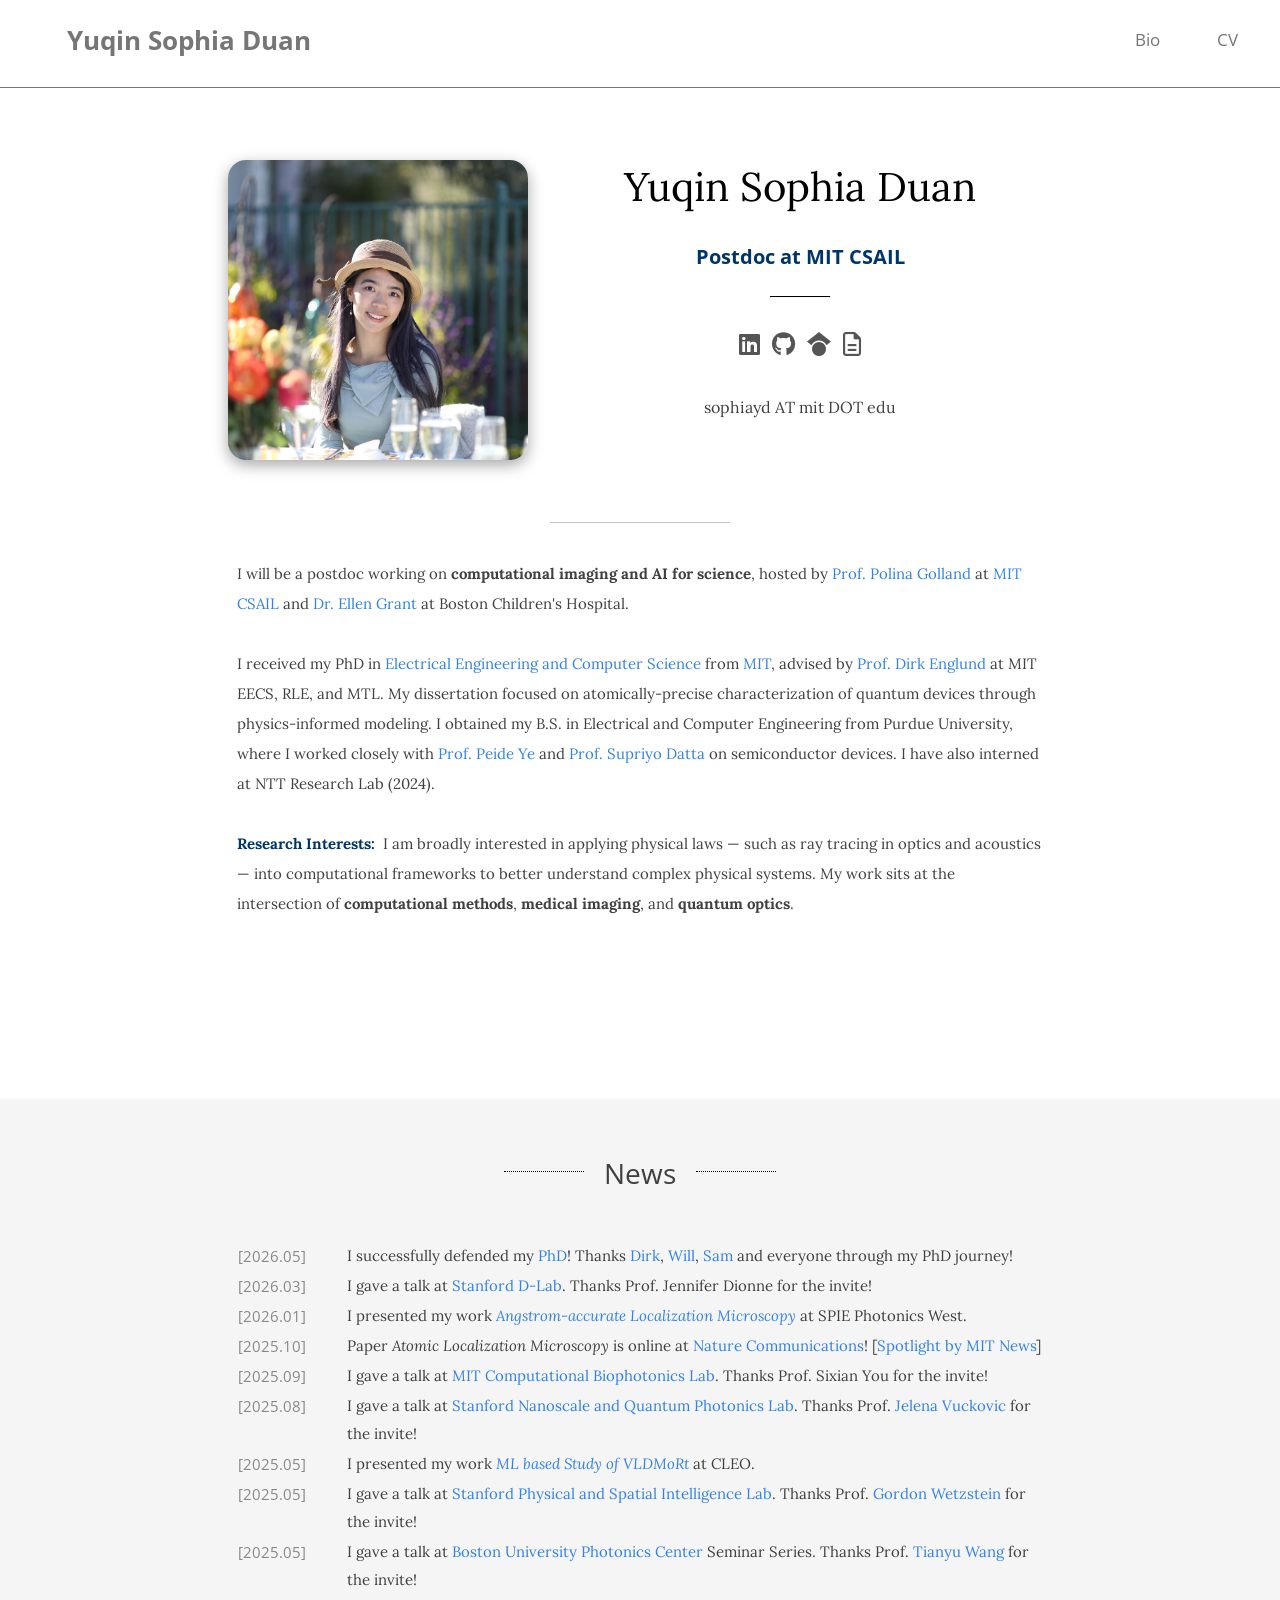
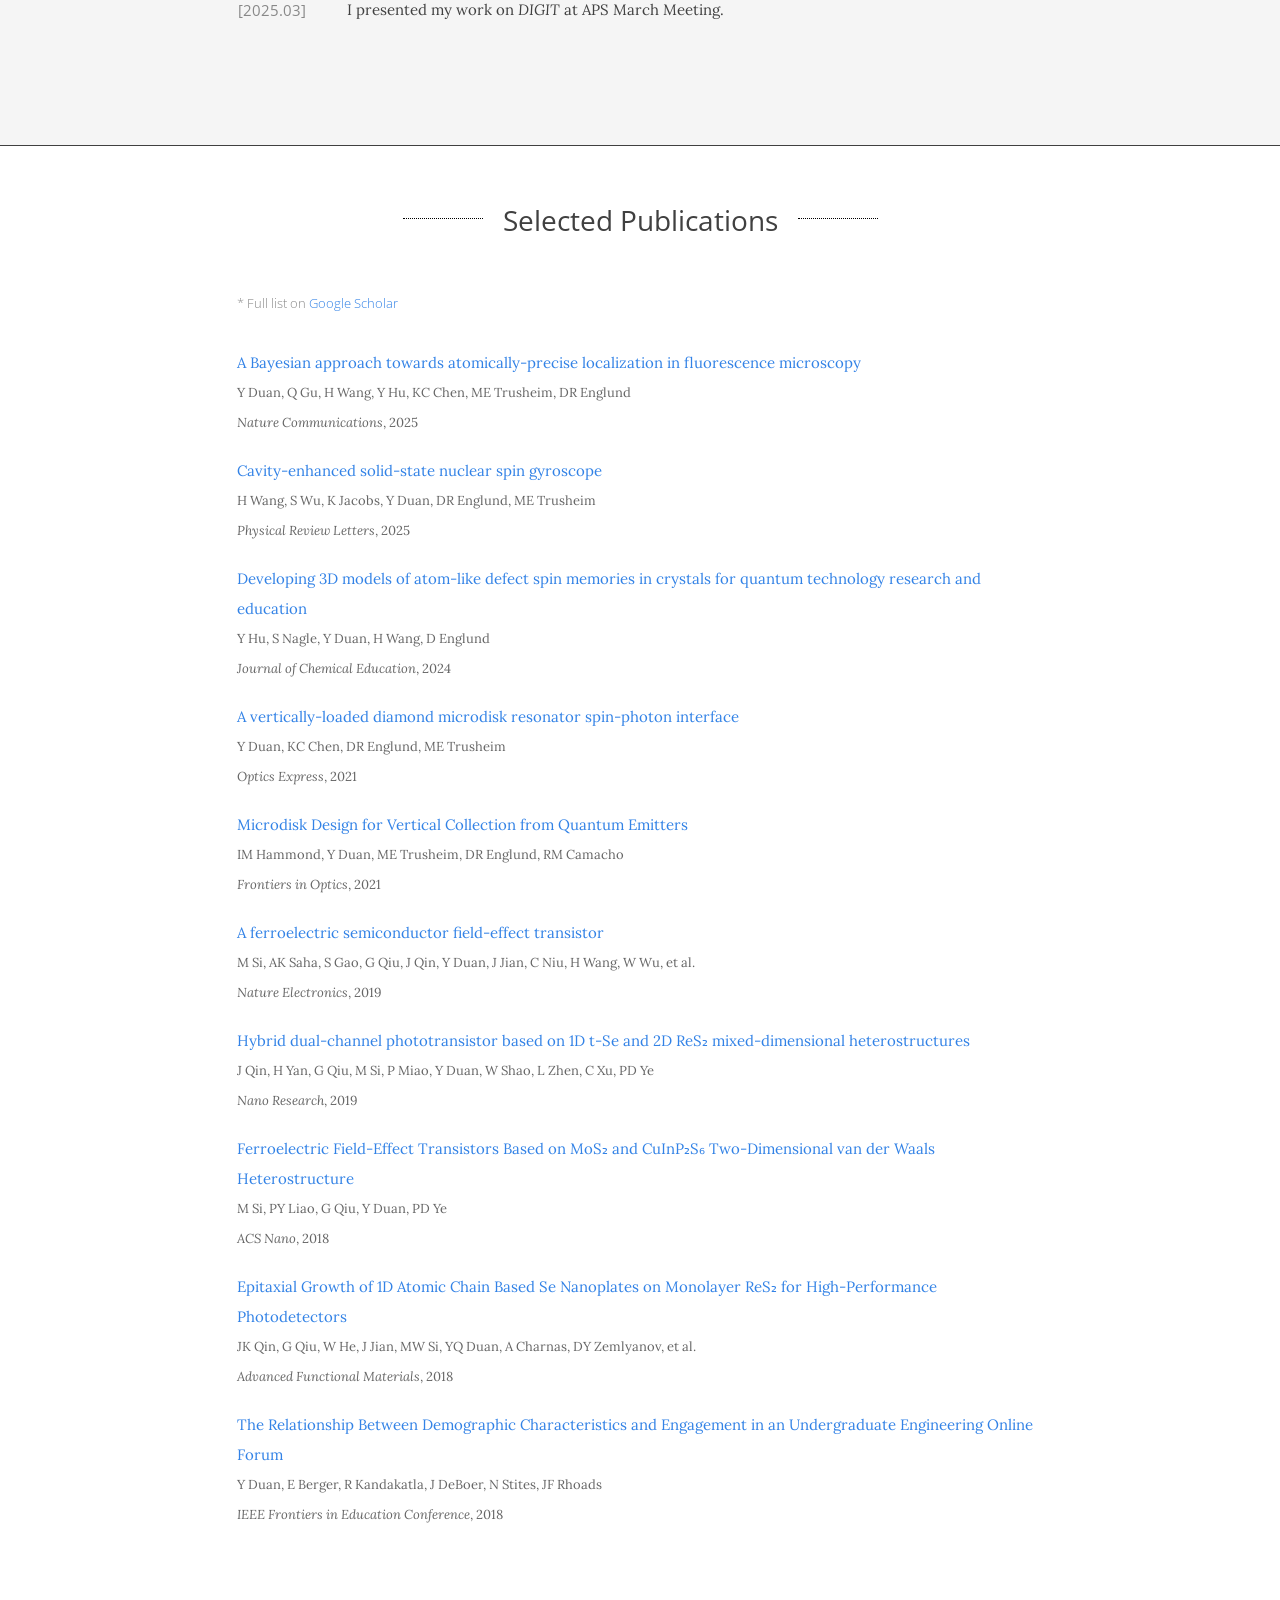
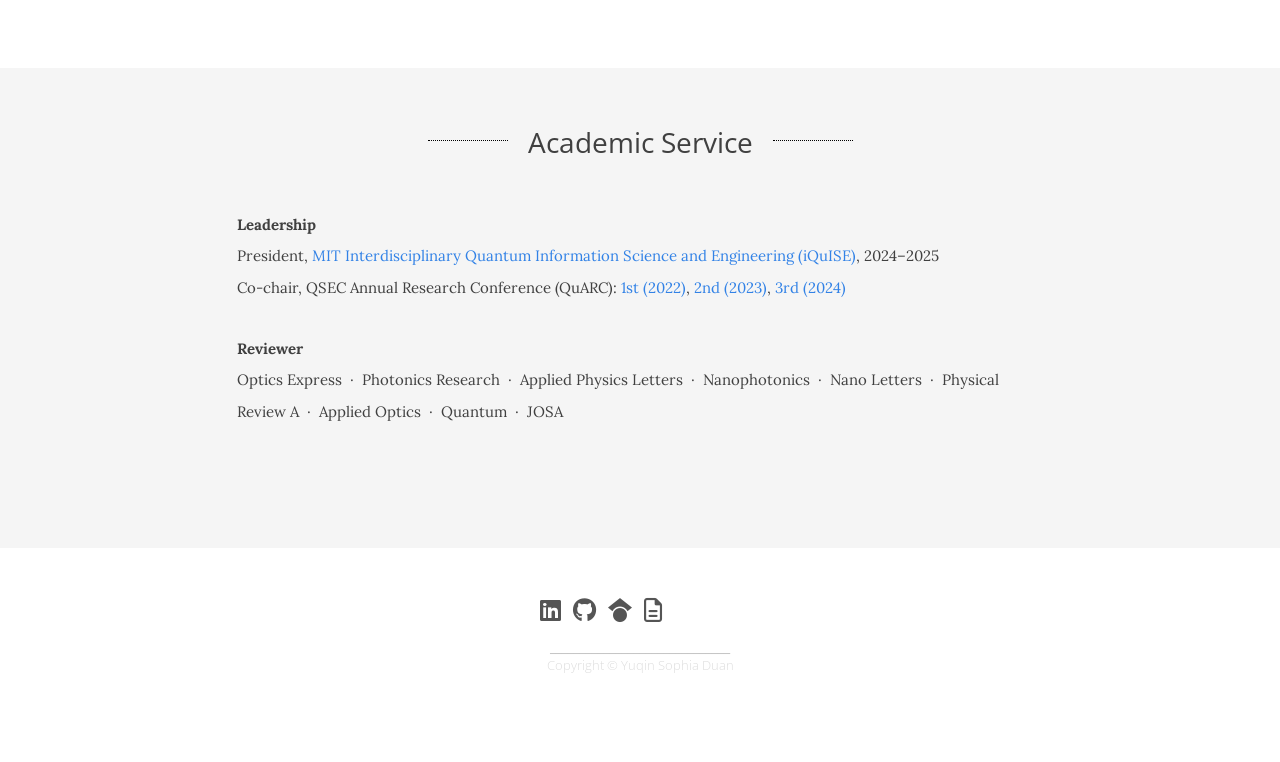
==== index.html @ feddf6d8 "Rename QuARC to QSEC Annual Research Conference Co-Authored-By: Claude Sonnet 4.6 <noreply@anthropic" ====
<!DOCTYPE html>
<html>
<head>
  <!-- Google tag (gtag.js) -->
  <script async src="https://www.googletagmanager.com/gtag/js?id=G-CFK5R4SXYP"></script>
  <script>
    window.dataLayer = window.dataLayer || [];
    function gtag(){dataLayer.push(arguments);}
    gtag('js', new Date());

    gtag('config', 'G-CFK5R4SXYP');
  </script>
  <!-- metadata -->
  <title>Yuqin Sophia Duan</title>
  <meta http-equiv="content-type" content="text/html; charset=utf-8" >
  <meta name="description" content="Yuqin Sophia Duan — Postdoc at MIT CSAIL, computational imaging and AI for science">
  <meta name="viewport" content="width=device-width, initial-scale=1.0">
  <meta name="author" content="Yuqin Duan">

  <!-- Google Fonts -->
  <link rel="preconnect" href="https://fonts.googleapis.com">
  <link rel="preconnect" href="https://fonts.gstatic.com" crossorigin>
  <link href="https://fonts.googleapis.com/css2?family=Lora:ital,wght@0,300;0,400;0,700;1,300;1,400&family=Open+Sans:wght@300;400;600&display=swap" rel="stylesheet">

  <link rel="stylesheet" type="text/css" href="assets/css/main.css">
  <link rel="stylesheet" href="https://cdnjs.cloudflare.com/ajax/libs/font-awesome/6.5.0/css/all.min.css">
  <link rel="shortcut icon" type="image/x-icon" href="images/favicon.ico">

  <!-- TODO:  favicon, rss, responsive, google-analytics -->
</head>

<body>

  <article>
    <header>
      <div class="navMenu" id="mynavMenu">
        <a href="index.html" class="fixleft" title="home" style="font-size:26px;"><b>Yuqin Sophia Duan</b></a>
        <a href="vitae.pdf">CV</a>
        <a href="bio.html">Bio</a>
        <a href="javascript:void(0);" class="icon" onclick="barsIcon()" title="menu">
          <i class="bars"></i>
        </a>
      </div>
    </header>

      <div class="section-title  text-center">
      <div class="column-center">
        <div class="header-column1 text-center">
          <div class="image_carousel"><img src="images/Sophia_profile.jpg" alt="Sophia Yuqin Duan" width="300" height="300" class="rounded-corners"></div>
        </div>
        <div class="header-column2">
          <br>
          <div class="header-name text-center"> Yuqin Sophia Duan </div>
        </div>
      </div>
      <div class="row">
        <div class="column-center">
          <div class="header-column2">
          <div class="header-bio text-center">
            <br>

          <h5 style="color:#00356b"><b>Postdoc at MIT CSAIL</b></h5>
          <h1 class="tags"> __________ </h1>
          <br>

          </div>
          <div class="social-links" id="social-center">
          <a href="https://www.linkedin.com/in/yuqin-sophia-duan-2b45a8a2/" class="fa-icon-link" title="LinkedIn"><i class="fa-brands fa-linkedin"></i></a>
          &nbsp;
          <a href="https://github.com/sophiaOnPoint" class="fa-icon-link" title="GitHub"><i class="fa-brands fa-github"></i></a>
          &nbsp;
          <a href="https://scholar.google.com/citations?hl=en&user=X-HgDAIl7cEC" class="fa-icon-link" title="Google Scholar"><i class="fa-brands fa-google-scholar"></i></a>
          &nbsp;
          <a href="vitae.pdf" class="fa-icon-link" title="Curriculum Vitae"><i class="fa-regular fa-file-lines"></i></a>
          </div>
          <br><br>
          <p>sophiayd AT mit DOT edu</p>
          </div>
        </div>

          <!-- <div class="slide-module"><h2>Quantum Computer Systems Lab</h3></div>
          <div class="slide-module"><h3>Yale University</h3></div>
          <div class="slide-module"><p style="color:#00356b">Open for business in Fall 2021</p></div>
          <div class="slide-module"><div class="boxed"><a href="join.html" style="font-size:18px">Join Us</a></div></div>
         -->
        </div>
      <div class="hline text-center" id="overview">
            <h3 class="faded"> <font color=#c6c6c6>______________________________</font> </h3>

      </div>
      <!-- <div class="hline"> -->
          <div class="header-intro">
            <div class="slide-module"><div class="block-text">
              <br>
              <p>I will be a postdoc working on <b>computational imaging and AI for science</b>, hosted by <a href="https://people.csail.mit.edu/polina/">Prof. Polina Golland</a> at <a href="https://www.csail.mit.edu/">MIT CSAIL</a> and <a href="https://www.childrenshospital.org/providers/patricia-ellen-grant">Dr. Ellen Grant</a> at Boston Children's Hospital.</p>
              <br>
              <p>I received my PhD in <a href="https://www.eecs.mit.edu/">Electrical Engineering and Computer Science</a> from <a href="https://www.mit.edu/">MIT</a>, advised by <a href="https://qp.mit.edu/">Prof. Dirk Englund</a> at MIT EECS, RLE, and MTL. My dissertation focused on atomically-precise characterization of quantum devices through physics-informed modeling. I obtained my B.S. in Electrical and Computer Engineering from Purdue University, where I worked closely with <a href="https://engineering.purdue.edu/~yep/">Prof. Peide Ye</a> and <a href="https://nanohub.org/groups/supriyodatta">Prof. Supriyo Datta</a> on semiconductor devices. I have also interned at NTT Research Lab (2024).</p>
              <br>
              <p><b><font color=#00356b>Research Interests:</font></b>&nbsp; I am broadly interested in applying physical laws — such as ray tracing in optics and acoustics — into computational frameworks to better understand complex physical systems. My work sits at the intersection of <b>computational methods</b>, <b>medical imaging</b>, and <b>quantum optics</b>.</p>
              <br>
            </div></div>
          </div>

      </div>

      <div class="section-two">
        <div class="slide-module text-center"><div class="secTitle">News</div></div>
        <div class="header-intro"><div class="slide-module"><div class="block-text">
          <br>
          <table style="width:100%; border-collapse:collapse; font-size:15px; line-height:28px;">
            <tr>
              <td style="white-space:nowrap; padding-right:40px; color:#888; font-family:'Open Sans',sans-serif; vertical-align:top;">[2026.05]</td>
              <td>I successfully defended my <a href="images/phd.jpg">PhD</a>! Thanks <a href="https://qp.mit.edu/">Dirk</a>, <a href="https://physics.mit.edu/faculty/william-oliver/">Will</a>, <a href="https://chemistry.mit.edu/profile/sam-peng/">Sam</a> and everyone through my PhD journey!</td>
            </tr>
            <tr>
              <td style="white-space:nowrap; padding-right:40px; color:#888; font-family:'Open Sans',sans-serif; vertical-align:top;">[2026.03]</td>
              <td>I gave a talk at <a href="https://dionne.stanford.edu/">Stanford D-Lab</a>. Thanks Prof. Jennifer Dionne for the invite!</td>
            </tr>
            <tr>
              <td style="white-space:nowrap; padding-right:40px; color:#888; font-family:'Open Sans',sans-serif; vertical-align:top;">[2026.01]</td>
              <td>I presented my work <a href="https://www.spiedigitallibrary.org/conference-proceedings-of-spie/13858/1385809/%C3%85ngstr%C3%B6m-accurate-and-precise-localization-microscopy/10.1117/12.3081602.short"><i>Angstrom-accurate Localization Microscopy</i></a> at SPIE Photonics West.</td>
            </tr>
            <tr>
              <td style="white-space:nowrap; padding-right:40px; color:#888; font-family:'Open Sans',sans-serif; vertical-align:top;">[2025.10]</td>
              <td>Paper <i>Atomic Localization Microscopy</i> is online at <a href="https://www.nature.com/articles/s41467-025-64083-w">Nature Communications</a>! [<a href="https://news.mit.edu/2025/seating-chart-atoms-helps-locate-their-positions-materials-1022">Spotlight by MIT News</a>]</td>
            </tr>
            <tr>
              <td style="white-space:nowrap; padding-right:40px; color:#888; font-family:'Open Sans',sans-serif; vertical-align:top;">[2025.09]</td>
              <td>I gave a talk at <a href="https://yougroup.mit.edu/">MIT Computational Biophotonics Lab</a>. Thanks Prof. Sixian You for the invite!</td>
            </tr>
            <tr>
              <td style="white-space:nowrap; padding-right:40px; color:#888; font-family:'Open Sans',sans-serif; vertical-align:top;">[2025.08]</td>
              <td>I gave a talk at <a href="https://nqp.stanford.edu/">Stanford Nanoscale and Quantum Photonics Lab</a>. Thanks Prof. <a href="https://web.stanford.edu/~jela/">Jelena Vuckovic</a> for the invite!</td>
            </tr>
            <tr>
              <td style="white-space:nowrap; padding-right:40px; color:#888; font-family:'Open Sans',sans-serif; vertical-align:top;">[2025.05]</td>
              <td>I presented my work <a href="https://opg.optica.org/abstract.cfm?uri=CLEO_FS-2025-FF106_7"><i>ML based Study of VLDMoRt</i></a> at CLEO.</td>
            </tr>
            <tr>
              <td style="white-space:nowrap; padding-right:40px; color:#888; font-family:'Open Sans',sans-serif; vertical-align:top;">[2025.05]</td>
              <td>I gave a talk at <a href="https://www.computationalimaging.org/">Stanford Physical and Spatial Intelligence Lab</a>. Thanks Prof. <a href="https://web.stanford.edu/~gordonwz/">Gordon Wetzstein</a> for the invite!</td>
            </tr>
            <tr>
              <td style="white-space:nowrap; padding-right:40px; color:#888; font-family:'Open Sans',sans-serif; vertical-align:top;">[2025.05]</td>
              <td>I gave a talk at <a href="https://www.bu.edu/photonics/">Boston University Photonics Center</a> Seminar Series. Thanks Prof. <a href="https://tyw-lab.github.io/research/">Tianyu Wang</a> for the invite!</td>
            </tr>
            <tr>
              <td style="white-space:nowrap; padding-right:40px; color:#888; font-family:'Open Sans',sans-serif; vertical-align:top;">[2025.03]</td>
              <td>I presented my work on <i>DIGIT</i> at APS March Meeting.</td>
            </tr>
          </table>
          <br>
        </div></div></div>
      </div>

      <div class="section-one">
        <div class="slide-module text-center"><div class="secTitle">Selected Publications</div></div>
        <div class="header-intro"><div class="slide-module"><div class="block-text">
          <br>
          <p style="font-size:13px; color:#888; font-family:'Open Sans',sans-serif;">* Full list on <a href="https://scholar.google.com/citations?hl=en&user=X-HgDAIl7cEC">Google Scholar</a></p>
          <br>

          <div style="margin-bottom:18px;">
            <p><a href="https://www.nature.com/articles/s41467-025-64083-w">A Bayesian approach towards atomically-precise localization in fluorescence microscopy</a></p>
            <p style="font-size:13px; color:#666;">Y Duan, Q Gu, H Wang, Y Hu, KC Chen, ME Trusheim, DR Englund</p>
            <p style="font-size:13px; color:#666;"><i>Nature Communications</i>, 2025</p>
          </div>
          <div style="margin-bottom:18px;">
            <p><a href="https://scholar.google.com/citations?view_op=view_citation&hl=en&user=X-HgDAIl7cEC&citation_for_view=X-HgDAIl7cEC:YsMSGLbcyi4C">Cavity-enhanced solid-state nuclear spin gyroscope</a></p>
            <p style="font-size:13px; color:#666;">H Wang, S Wu, K Jacobs, Y Duan, DR Englund, ME Trusheim</p>
            <p style="font-size:13px; color:#666;"><i>Physical Review Letters</i>, 2025</p>
          </div>

          <div style="margin-bottom:18px;">
            <p><a href="https://scholar.google.com/citations?view_op=view_citation&hl=en&user=X-HgDAIl7cEC&citation_for_view=X-HgDAIl7cEC:W7OEmFMy1HYC">Developing 3D models of atom-like defect spin memories in crystals for quantum technology research and education</a></p>
            <p style="font-size:13px; color:#666;">Y Hu, S Nagle, Y Duan, H Wang, D Englund</p>
            <p style="font-size:13px; color:#666;"><i>Journal of Chemical Education</i>, 2024</p>
          </div>

          <div style="margin-bottom:18px;">
            <p><a href="https://scholar.google.com/citations?view_op=view_citation&hl=en&user=X-HgDAIl7cEC&citation_for_view=X-HgDAIl7cEC:zYLM7Y9cAGgC">A vertically-loaded diamond microdisk resonator spin-photon interface</a></p>
            <p style="font-size:13px; color:#666;">Y Duan, KC Chen, DR Englund, ME Trusheim</p>
            <p style="font-size:13px; color:#666;"><i>Optics Express</i>, 2021</p>
          </div>
          <div style="margin-bottom:18px;">
            <p><a href="https://scholar.google.com/citations?view_op=view_citation&hl=en&user=X-HgDAIl7cEC&citation_for_view=X-HgDAIl7cEC:Tyk-4Ss8FVUC">Microdisk Design for Vertical Collection from Quantum Emitters</a></p>
            <p style="font-size:13px; color:#666;">IM Hammond, Y Duan, ME Trusheim, DR Englund, RM Camacho</p>
            <p style="font-size:13px; color:#666;"><i>Frontiers in Optics</i>, 2021</p>
          </div>

          <div style="margin-bottom:18px;">
            <p><a href="https://scholar.google.com/citations?view_op=view_citation&hl=en&user=X-HgDAIl7cEC&citation_for_view=X-HgDAIl7cEC:9yKSN-GCB0IC">A ferroelectric semiconductor field-effect transistor</a></p>
            <p style="font-size:13px; color:#666;">M Si, AK Saha, S Gao, G Qiu, J Qin, Y Duan, J Jian, C Niu, H Wang, W Wu, et al.</p>
            <p style="font-size:13px; color:#666;"><i>Nature Electronics</i>, 2019</p>
          </div>
          <div style="margin-bottom:18px;">
            <p><a href="https://scholar.google.com/citations?view_op=view_citation&hl=en&user=X-HgDAIl7cEC&citation_for_view=X-HgDAIl7cEC:2osOgNQ5qMEC">Hybrid dual-channel phototransistor based on 1D t-Se and 2D ReS&#x2082; mixed-dimensional heterostructures</a></p>
            <p style="font-size:13px; color:#666;">J Qin, H Yan, G Qiu, M Si, P Miao, Y Duan, W Shao, L Zhen, C Xu, PD Ye</p>
            <p style="font-size:13px; color:#666;"><i>Nano Research</i>, 2019</p>
          </div>

          <div style="margin-bottom:18px;">
            <p><a href="https://scholar.google.com/citations?view_op=view_citation&hl=en&user=X-HgDAIl7cEC&citation_for_view=X-HgDAIl7cEC:u-x6o8ySG0sC">Ferroelectric Field-Effect Transistors Based on MoS&#x2082; and CuInP&#x2082;S&#x2086; Two-Dimensional van der Waals Heterostructure</a></p>
            <p style="font-size:13px; color:#666;">M Si, PY Liao, G Qiu, Y Duan, PD Ye</p>
            <p style="font-size:13px; color:#666;"><i>ACS Nano</i>, 2018</p>
          </div>
          <div style="margin-bottom:18px;">
            <p><a href="https://scholar.google.com/citations?view_op=view_citation&hl=en&user=X-HgDAIl7cEC&citation_for_view=X-HgDAIl7cEC:d1gkVwhDpl0C">Epitaxial Growth of 1D Atomic Chain Based Se Nanoplates on Monolayer ReS&#x2082; for High-Performance Photodetectors</a></p>
            <p style="font-size:13px; color:#666;">JK Qin, G Qiu, W He, J Jian, MW Si, YQ Duan, A Charnas, DY Zemlyanov, et al.</p>
            <p style="font-size:13px; color:#666;"><i>Advanced Functional Materials</i>, 2018</p>
          </div>
          <div style="margin-bottom:18px;">
            <p><a href="https://scholar.google.com/citations?view_op=view_citation&hl=en&user=X-HgDAIl7cEC&citation_for_view=X-HgDAIl7cEC:qjMakFHDy7sC">The Relationship Between Demographic Characteristics and Engagement in an Undergraduate Engineering Online Forum</a></p>
            <p style="font-size:13px; color:#666;">Y Duan, E Berger, R Kandakatla, J DeBoer, N Stites, JF Rhoads</p>
            <p style="font-size:13px; color:#666;"><i>IEEE Frontiers in Education Conference</i>, 2018</p>
          </div>
          <br>
        </div></div></div>
      </div>

      <div class="section-two">
        <div class="slide-module text-center"><div class="secTitle">Academic Service</div></div>
        <div class="header-intro"><div class="slide-module"><div class="block-text">
          <br>
          <p><b>Leadership</b></p>
          <p style="line-height:32px;">President, <a href="https://iquise.mit.edu/">MIT Interdisciplinary Quantum Information Science and Engineering (iQuISE)</a>, 2024–2025</p>
          <p style="line-height:32px;">Co-chair, QSEC Annual Research Conference (QuARC): <a href="https://cqe.mit.edu/quarc2022/">1st (2022)</a>, <a href="https://cqe.mit.edu/quarc2023/">2nd (2023)</a>, <a href="https://cqe.mit.edu/quarc2024/">3rd (2024)</a></p>
          <br>
          <p><b>Reviewer</b></p>
          <p style="line-height:32px;">Optics Express &nbsp;·&nbsp; Photonics Research &nbsp;·&nbsp; Applied Physics Letters &nbsp;·&nbsp; Nanophotonics &nbsp;·&nbsp; Nano Letters &nbsp;·&nbsp; Physical Review A &nbsp;·&nbsp; Applied Optics &nbsp;·&nbsp; Quantum &nbsp;·&nbsp; JOSA</p>
          <br>
        </div></div></div>
      </div>

      <div class="section-footer">

        <div class="social-links" id="social-center">
          <a href="https://www.linkedin.com/in/yuqin-sophia-duan-2b45a8a2/" class="fa-icon-link" title="LinkedIn"><i class="fa-brands fa-linkedin"></i></a>
          &nbsp;
          <a href="https://github.com/sophiaOnPoint" class="fa-icon-link" title="GitHub"><i class="fa-brands fa-github"></i></a>
          &nbsp;
          <a href="https://scholar.google.com/citations?hl=en&user=X-HgDAIl7cEC" class="fa-icon-link" title="Google Scholar"><i class="fa-brands fa-google-scholar"></i></a>
          &nbsp;
          <a href="vitae.pdf" class="fa-icon-link" title="Curriculum Vitae"><i class="fa-regular fa-file-lines"></i></a>
        </div>
        <div class="hline text-center">
              <h4 class="faded"> <font color=#c6c6c6>______________________________</font> </h4>
        </div>
        <div class="copyright_text text-center">
          Copyright &copy; Yuqin Sophia Duan
        </div>
      </div>

    <a class="gotop" href="#" id="myGotop"></a>

  </article>

  <script type="text/javascript" src="assets/js/jquery.js"></script>
  <script type="text/javascript">
  (function($) {
      $(document).ready(function(){
          $('#mynavMenu').fadeIn(0);
          $(window).scroll(function(){
              if ($(this).scrollTop() > 0) {
                  $('#mynavMenu').fadeOut(300);
              } else if ($(this).scrollTop() < -1) {
                  $('#mynavMenu').fadeOut(300);
              } else {
                  $('#mynavMenu').fadeIn(300);
              }
          });
          $('#myGotop').fadeOut(100);
          $(window).scroll(function(){
              if ($(this).scrollTop() > 100) {
                  $('#myGotop').fadeIn(300);
              // } else if ($(this).scrollTop() < -1) {
              //     $('#myGotop').fadeOut(300);
              } else {
                  $('#myGotop').fadeOut(300);
              }
          });
      });
      $.fn.viewed = function(partial) {
        var upper = $(this).offset().top,
            lower = upper + $(this).height(),
            viewUpper = partial === true ? lower : upper,
            viewLower = partial === true ? upper : lower;
        return ((viewLower <= $(window).scrollTop() + $(window).height()) && (viewUpper >= $(window).scrollTop()));
      };
      // show more feature in carousel
      var maxchar = 200;
      $('.carousel-text').each(function () {
          var text = $(this).text();
          if(text.length > maxchar) {
              var begin = text.substr(0, maxchar),
                  end = text.substr(maxchar);
              $(this).html(begin)
                  .append($('<a class="showmore" style="color:gray"/>').attr('href', 'news.html').html(' ... (more)'))
                  .append($('<div class="hidden" />').html(end));
          }
      });
      $(document).on('click', '.showmore', function () {
          $(this).next('.hidden').slideToggle(400);
      })
  })(jQuery);
  </script>
  <script>
  function barsIcon() {
    var nav = document.getElementById("mynavMenu");
    if (nav.className === "navMenu") {
      nav.className += " responsive";
    } else {
      nav.className = "navMenu";
    }
  }
  </script>
  <script type="text/javascript">
  $(".slide-module").each(function(i, s) {
    if ($(s).viewed(true)) {
      $(s).addClass("viewed"); 
    } 
  });
  $(window).scroll(function(event) {
    $(".slide-module").each(function(i, s) {
      if ($(s).viewed(true)) {
        $(s).addClass("slide"); 
      } 
    });
  });
  </script>
  <script type="text/javascript">
    var slideIndex = 1;
    showSlides(slideIndex);

    // Next/previous controls
    function plusSlides(n) {
      showSlides(slideIndex += n);
    }

    // Thumbnail image controls
    function currentSlide(n) {
      showSlides(slideIndex = n);
    }

    function showSlides(n) {
      var i;
      var slides = document.getElementsByClassName("mySlides");
      var dots = document.getElementsByClassName("dot");
      if (n > slides.length) {slideIndex = 1} 
      if (n < 1) {slideIndex = slides.length}
      for (i = 0; i < slides.length; i++) {
          slides[i].style.display = "none"; 
      }
      for (i = 0; i < dots.length; i++) {
          dots[i].className = dots[i].className.replace(" active", "");
      }
      slides[slideIndex-1].style.display = "block"; 
      dots[slideIndex-1].className += " active";
    }
  </script>
</body>
</html>
---- assets/css/main.css ----
html {
    height: 100%;
    scroll-behavior: smooth;
  }
  
  * {
      -moz-box-sizing: border-box;
  }
  
  body {
    /*background-color: #ededed;*/
    height: 100%;
    color: #404040;
    margin: 0;
    /*font-family:"Helvetica Neue",Helvetica,Arial,sans-serif;*/
    font-family: "Lora",Georgia,serif;
    font-size:16px;
    line-height:1em;
  }
  
  
  #menu {
  /*  position:fixed;
    top: 50px;
    bottom: 50px;
    width:100%;
    height:75px;
    font-family: "Lora",Georgia,serif;
    font-size:40px;
    line-height:42px;
    color:#000;
    margin-left: 45px;
    margin-right: 45px;
    z-index:9999;
    display: none;*/
      position:fixed;
      top:0px;
      width:100%;
      /*height:75px;*/
      /*background-color:#2f3036; #DDDDDD;*/
      color: #FFFFFF;
      z-index:9999;
      display: none;
  }
  
  #menu ul {
      list-style-type:none;
      margin:0;
      padding:0;
      position: absolute;
  }
  
  /*Create a horizontal list with spacing*/
  #menu li {
      display:inline-block;
      float: left;
      margin-right: 1px;
  }
  
  
  
  h1,.h1{font-family:"Open Sans","Helvetica Neue",Helvetica,Arial,sans-serif;font-weight:normal;line-height:1.1;color:#000}
  
  h2 {font-family: "leitura-news",Georgia,serif}
  h2 {font-size:45px;font-weight:700;line-height:48px}
  
  h3,h4,h5,h6,.h3,.h4,.h5,.h6{font-family:"Open Sans","Helvetica Neue",Helvetica,Arial,sans-serif;font-weight:normal;color:#333;margin:0;}h1 small,h2 small,h3 small,h4 small,h5 small,h6 small,.h1 small,.h2 small,.h3 small,.h4 small,.h5 small,.h6 small{font-weight:normal;line-height:1}
  h1,.h1{font-size:45px;font-weight:700;line-height:48px}
  /*h2,.h2{font-size:36px;line-height:42px}*/
  h3,.h3{font-size:28px;line-height:36px}
  h4,.h4{font-size:24px;line-height:25px}
  h5,.h5{font-size:20px;line-height:24px}
  h6,.h6{font-size:16px;line-height:16px}
  
  p {
    font-family: "Lora",Georgia,serif;
    font-weight: 300;
    margin:0;
    /*line-height:1em;*/
  }
  
  a{
    color:#3282e6;
    /*color:#404040;*/
    text-decoration: none;
  }
  a:hover {
    text-decoration: none;
    color:#00356b;
  }
  a:focus{
    color:#165db5;
    text-decoration:underline;
  }
  
  strong {
    font-weight: bold;
  }
  em {
    font-style: italic;
  }
  sup {
    line-height: 0;
  }
  
  mark {
    /*font-family:"Open Sans","Helvetica Neue",Helvetica,Arial,sans-serif;*/
    color:#3282e6
    /*text-transform: uppercase;*/
  }
  
  span {
      display: inline-block;
      position: relative;
      padding: 0 20px;
  }
  span:before, span:after {
      content: '';
      display: block;
      width: 80px;
      position: absolute;
      top: 0.58em;
      border-top: 1px dotted black;
  }
  span:before {
      right: 100%;
  }
  span:after {
      left: 100%;
  }
  
  .block-text {
    color: #404040;
    font-family: "Lora",Georgia,serif;
    font-size: 15px;
    line-height:30px;
    /*padding: 12px 12px;*/
    position: relative;
    width: 70%;
    margin-left: 15%;
    margin-right: 15%;
    /*text-align: center;*/
  }
  
  .boxed {
  
  }
  
  .boxed a {
    border-radius: 50px;
    border: 1px solid #000000;
    padding: 15px; 
    color:#000000;
  }
  
  .boxed a:hover {
    text-decoration: none;
    color:#ffffff;
    background-color:#00356b;
  }
  
  .navMenu {
    overflow: hidden;
    background-color: rgba(255,255,255,0.5);
    position:fixed;
    width:100%;
    /*height:75px;*/
    /*background-color:#2f3036; #DDDDDD;*/
    color: #404040;
    z-index:9999;
    /*opacity: 0.5;*/
    font-family:"Open Sans","Helvetica Neue",Helvetica,Arial,sans-serif;
    border-style: hidden hidden solid hidden;
    border-width: thin;
  }
  
  .navMenu a {
    margin-right: 2%;
    margin-top: 18px;
    margin-bottom: 25px;
    float: right;
    display: block;
    color: #404040;
    text-align: center;
    padding: 14px 16px;
    text-decoration: none;
    font-size: 17px;
  }
  
  .navMenu a:hover {
    /*background-color: #ddd;*/
    /*color: black;*/
    text-decoration: none;
    color:#00356b;
  }
  
  .navMenu a.fixleft {
    margin-left: 4%;
    margin-top: 18px;
    margin-bottom: 15px;
    float: left;
    /*background-color: rgba(255,255,255,0.5);*/
    /*color: #404040;*/
    font-size: 40px;
  }
  
  .navMenu .icon {
    display: none;
  }
  
  @media screen and (max-width: 1000px) {
    .navMenu a:not(:first-child) {display: none;}
    .navMenu a.icon {
      float: right;
      display: block;
    }
  }
  
  @media screen and (max-width: 1000px) {
    .navMenu.responsive {position: relative;}
    .navMenu.responsive .icon {
      position: absolute;
      right: 0;
      top: 0;
    }
    .navMenu.responsive a {
      float: none;
      display: block;
      text-align: left;
      margin-left: 45px;
    }
  }
  
  .secTitle {
      font-family:"Open Sans","Helvetica Neue",Helvetica,Arial,sans-serif;font-weight:normal;line-height:1.1;
      font-size:28px;
      line-height:36px;
      display: inline-block;
      position: relative;
      padding: 0px 20px 20px 20px;
  }
  .secTitle:before, .secTitle:after {
      content: '';
      display: block;
      width: 80px;
      position: absolute;
      top: 0.58em;
      border-top: 1px dotted black;
  }
  .secTitle:before {
      right: 100%;
  }
  .secTitle:after {
      left: 100%;
  }
  
  .secTitle a {
    text-decoration: none;
    color: #404040;
  }
  
  .secTitle a:hover {
    /*background-color: #ddd;*/
    /*color: black;*/
    text-decoration: none;
    color:#00356b;
  }
  
  .slide-module {
    position: relative;
  }
  
  .slide {
    transform: translateY(150px);
    animation: slide 0.6s ease forwards;
  }
  .slide:nth-child(odd) {
    animation-duration: 0.4s;
  }
  .viewed {
    transform: translateY(0);
    animation: none;
  }
  
  @keyframes slide {
    to { transform: translateY(0); }
  }
  
  
  .carousel-container {
    max-width: 80%;
    position: relative;
    margin-left: 10%;
    margin-right: 10%;
  }
  
  /* Hide the contents by default */
  .mySlides {
    display: none;
  }
  
  /* Next & previous buttons */
  .prev, .next {
    cursor: pointer;
    position: absolute;
    top: 50%;
    width: auto;
    margin-top: -22px;
    padding: 16px;
    color: #404040;
    font-weight: bold;
    font-size: 18px;
    transition: 0.6s ease;
    border-radius: 0 3px 3px 0;
    user-select: none;
  }
  
  /* Position the "next button" to the right */
  .next {
    right: 0;
    border-radius: 3px 0 0 3px;
  }
  
  /* On hover, add a black background color with a little bit see-through */
  .prev:hover, .next:hover {
    /*background-color: rgba(0,0,0,0.8);*/
  }
  
  .carousel-title {
    color: #404040;
    font-family: "Lora",Georgia,serif;
    font-size: 26px;
    padding: 12px 12px;
    /*position: absolute;*/
    position: relative;
    /*top: 8px;*/
    width: 80%;
    margin-left: 10%;
    margin-right: 10%;
    text-align: left;
  }
  
  .carousel-subtitle {
    color: #cccccc;
    font-family: "Open Sans","Helvetica Neue",Helvetica,Arial,sans-serif;
    font-size: 16px;
    font-weight: 700;
    padding: 0px 0px 0px 12px;
    /*position: absolute;*/
    position: relative;
    /*top: 8px;*/
    width: 80%;
    margin-left: 10%;
    margin-right: 10%;
    text-align: left;
  }
  
  .carousel-text {
    color: #404040;
    font-family: "Lora",Georgia,serif;
    font-size: 15px;
    padding: 12px 12px;
    /*position: absolute;*/
    position: relative;
    /*bottom: 8px;*/
    width: 80%;
    margin-left: 10%;
    margin-right: 10%;
    text-align: left;
  }
  
  /* The dots/bullets/indicators */
  .dot {
    cursor: pointer;
    height: 10px;
    width: 10px;
    margin: 2px 2px;
    background-color: #bbb;
    border-radius: 50%;
    display: inline-block;
    transition: background-color 0.6s ease;
  }
  
  .active, .dot:hover {
    background-color: #00356b;
  }
  
  /* Fading animation */
  .fade {
    -webkit-animation-name: fade;
    -webkit-animation-duration: 1.5s;
    animation-name: fade;
    animation-duration: 1.5s;
  }
  
  @-webkit-keyframes fade {
    from {opacity: .4} 
    to {opacity: 1}
  }
  
  @keyframes fade {
    from {opacity: .4} 
    to {opacity: 1}
  }
  
  .hidden { display: none;}
  .showmore { margin: 0 5px;}
  
  .publist {
    width: 80%;
    margin-left: 10%;
    margin-right: 10%;
    text-align:left
    color: #404040;
    font-family: "Lora",Georgia,serif;
    font-size: 15px;
    line-height:20px
    padding: 12px 12px;
    position: relative;
  }
  .publist a {
    /*color:#3282e6;*/
    color:#3282e6;
    text-decoration: none;
  }
  .publist a:hover {
    text-decoration: underline;
    /*color:#00356b;*/
  }
  
  .pub-info-block
  {
    font-family: "Lora",Georgia,serif;
    /*font-family: Georgia,serif;*/
    font-size:15px;
    line-height:45px;
    color:#4e4e4e;
    /*width: 600px;*/
    margin-top: -15px;
    margin-left: 0px;
    margin-right: 35px;
    margin-bottom: 5px;
  }
  
  .label
  {
    border: 1px solid #3282e6;
    color: #3282e6;
    font-size: 11px;
    margin-right: 3px;
    padding: 0 3px;
    position: relative;
    top: -1px;
    text-transform: uppercase;
  }
  
  .text-center{text-align:center}
  
  
  .column {
    float: left;
    width: 50%;
  }
  
  @media screen and (max-width: 1000px) {
    .column {
      width: 100%;
    }
  }
  
  .column1of2 {
    float: left;
    width: 50%;
  }
  
  @media screen and (max-width: 1000px) {
    .column1of2 {
      width: 100%;
    }
  }
  
  
  .column1of4 {
    float: left;
    width: 25%;
  }
  
  @media screen and (max-width: 1000px) {
    .column1of4 {
      width: 60%;
      margin-left: 20%;
      margin-right: 20%;
    }
  }
  
  
  
  
  /* Clear floats after the columns */
  .row:after {
      content: "";
      display: table;
      clear: both;
  }
  
  .container
  {
  
  }
  
  .bottomright {
      position: absolute;
      bottom: 8px;
      right: 16px;
      font-size: 18px;
      text-align:left
  }
  
  @media screen and (max-width: 1000px) {
    .bottomright {
      position: relative;
      font-size: 18px;
      text-align:center
    }
  }
  
  .wide-container
  {
      width: 800px;
      margin-left: auto;
      margin-right: auto;
  }
  
  .hline
  {
    padding-top: 5px;
    padding-bottom: 5px;
    font-family:"Open Sans","Helvetica Neue",Helvetica,Arial,sans-serif;
    font-size:18px;
    line-height:22px;
    color:#ededed
  }
  
  .section-header 
  {
    padding-top: 50px;
    padding-bottom: 90px;
    font-family: "Lora",Georgia,serif;
    font-size:40px;
    line-height:42px;
    background-color:#2f2f2f;
    /*color:#4e4e4e;*/
    color:#000;
    /*width: 600px;*/
    /*margin-left: 45px;*/
    /*margin-right: 45px;*/
    /*text-indent: 25px;*/
  }
  
  .section-header-transparent 
  {
    padding-top: 50px;
    padding-bottom: 90px;
    font-family: "Lora",Georgia,serif;
    font-size:40px;
    line-height:42px;
    /*background-color:#2f2f2f;*/
    /*color:#4e4e4e;*/
    color:#404040;
    /*width: 600px;*/
    /*margin-left: 45px;*/
    /*margin-right: 45px;*/
    /*text-indent: 25px;*/
    menu {
      color: #404040;
    }
  }
  
  #header-dark-text a {text-decoration: none; color: #404040;}
  #header-dark-text a:hover {text-decoration: none; color: #606060;}
  #header-light-text a {text-decoration: none; color: #ffffff;}
  #header-light-text a:hover {text-decoration: none; color: #dfdfdf;}
  
  .header-uppermost
  {
    padding-top: 100px;
    padding-bottom: 5px;
    font-family:"Open Sans","Helvetica Neue",Helvetica,Arial,sans-serif;
    font-size:18px;
    line-height:22px;
    color:#4e4e4e
  }
  
  .header-top
  {
    padding-top: 25px;
    padding-bottom: 5px;
    font-family:"Open Sans","Helvetica Neue",Helvetica,Arial,sans-serif;
    font-size:18px;
    line-height:22px;
    color:#4e4e4e
  }
  
  .header-title
  {
    padding-top: 25px;
    padding-bottom: 25px;
    font-family:"Open Sans","Helvetica Neue",Helvetica,Arial,sans-serif;
    /*font-size:48px;*/
    /*font-weight:700;*/
    line-height:80px;
    color:#000
    width: 300px;
    border: 5px solid black;
    margin-top: 15px;
    margin-left: 25px;
    margin-right: 25px;
  }
  
  .title
  {
    /*font-family:"Open Sans","Helvetica Neue",Helvetica,Arial,sans-serif;*/
    font-size:60px;
    font-weight:700;
    line-height:50px;
    /*color:#000*/
  }
  
  .faded
  {
    /*font-family:"Open Sans","Helvetica Neue",Helvetica,Arial,sans-serif;*/
    font-size:15px;
    font-weight:700;
    line-height:1.1;
    color:#000
    /*text-transform: uppercase;*/
  }
  
  .tags
  {
    /*font-family:"Open Sans","Helvetica Neue",Helvetica,Arial,sans-serif;*/
    font-size:15px;
    font-weight:700;
    line-height:1.1;
    /*color:#000*/
    text-transform: uppercase;
  }
  
  .header-name
  {
    padding-bottom: 15px;
    font-family: "Lora",Georgia,serif;
    font-size:40px;
    line-height:42px;
    /*color:#4e4e4e;*/
    color:#000;
    /*width: 600px;*/
    margin-left: 45px;
    margin-right: 45px;
    /*text-indent: 25px;*/
  }
  
  .header-bio
  {
    font-family: "Lora",Georgia,serif;
    font-size:15px;
    line-height:22px;
    color:#4e4e4e;
    /*width: 600px;*/
    margin-left: 45px;
    margin-right: 45px;
    /*text-indent: 25px;*/
  }
  
  .header-bio-no-margin
  {
    font-family: "Lora",Georgia,serif;
    font-size:15px;
    line-height:22px;
    color:#4e4e4e;
    /*width: 600px;*/
    /*margin-left: 45px;
    margin-right: 45px;*/
    /*text-indent: 25px;*/
  }
  .header-intro
  {
    font-family: "Lora",Georgia,serif;
    font-size:15px;
    line-height:30px;
    color:#4e4e4e;
    width: 90%;
    margin-left: 5%;
    margin-right: 5%;
    text-align: left;
    /*text-indent: 25px;*/
  }
  
  
  .column-center {
    /*float: left;*/
    position: relative;
    width: 66%;
    margin-left: 17%;
    margin-right: 17%;
  }
  
  @media screen and (max-width: 1000px) {
    .column-center {
      width: 100%;
      margin-left: 0;
      margin-right: 0;
    }
  }
  
  .header-column1 {
    padding-top: 10px;
    padding-bottom: 40px;
    float: left;
    width: 38%;
  }
  
  @media screen and (max-width: 1000px) {
    .header-column1 {
      width: 100%;
    }
  }
  
  .header-column2 {
    float: left;
    width: 62%;
  }
  
  @media screen and (max-width: 1000px) {
    .header-column2 {
      width: 100%;
    }
  }
  
  .header-column2-name {
    padding-bottom: 15px;
    font-family: "Lora",Georgia,serif;
    font-size:40px;
    line-height:22px;
    /*color:#4e4e4e;*/
    color:#000;
    /*width: 600px;*/
    margin-left: 45px;
    margin-right: 45px;
    /*text-indent: 25px;*/
  }
  
  .section-main 
  {
  
  }
  
  .section-title 
  {
    padding-top: 150px;
    padding-bottom: 150px;
    font-family: "Lora",Georgia,serif;
    /*font-size:40px;*/
    /*line-height:42px;*/
    /*background-color:#f5f5f5;*/
    background-color:#ffffff;
    /*color:#4e4e4e;*/
    /*color:#000;*/
    /*width: 600px;*/
    /*margin-left: 45px;*/
    /*margin-right: 45px;*/
    /*text-indent: 25px;*/
  }
  
  .section-one 
  {
    padding-top: 50px;
    padding-bottom: 90px;
    font-family: "Lora",Georgia,serif;
    font-size:40px;
    line-height:42px;
    /*background-color:#f5f5f5;*/
    background-color:#ffffff;
    /*color:#4e4e4e;*/
    /*color:#000;*/
    /*width: 600px;*/
    /*margin-left: 45px;*/
    /*margin-right: 45px;*/
    /*text-indent: 25px;*/
    border-style: solid hidden hidden hidden;
    border-width: thin;
  }
  
  .section-two 
  {
    padding-top: 50px;
    padding-bottom: 90px;
    font-family: "Lora",Georgia,serif;
    font-size:40px;
    line-height:42px;
    background-color:#f5f5f5;
    /*color:#4e4e4e;*/
    /*color:#000;*/
    /*width: 600px;*/
    /*margin-left: 45px;*/
    /*margin-right: 45px;*/
    /*text-indent: 25px;*/
  }
  
  .section-three 
  {
    padding-top: 50px;
    padding-bottom: 90px;
    font-family: "Lora",Georgia,serif;
    font-size:40px;
    line-height:42px;
    background-color:#ffffff;
    /*color:#4e4e4e;*/
    /*color:#000;*/
    /*width: 600px;*/
    /*margin-left: 45px;*/
    /*margin-right: 45px;*/
    /*text-indent: 25px;*/
  }
  
  .section-four 
  {
    padding-top: 50px;
    padding-bottom: 90px;
    font-family: "Lora",Georgia,serif;
    font-size:40px;
    line-height:42px;
    background-color:#f5f5f5;
    /*color:#4e4e4e;*/
    /*color:#000;*/
    /*width: 600px;*/
    /*margin-left: 45px;*/
    /*margin-right: 45px;*/
    /*text-indent: 25px;*/
  }
  
  
  .section-footer 
  {
    padding-top: 50px;
    padding-bottom: 90px;
    font-family: "Lora",Georgia,serif;
    /*font-size:40px;*/
    /*line-height:42px;*/
    /*background-color:#2f3036;*/
    /*color:#4e4e4e;*/
    color:#000;
    background-color:#ffffff;
    /*width: 600px;*/
    /*margin-left: 45px;*/
    /*margin-right: 45px;*/
    /*text-indent: 25px;*/
  }
  
  .page-link-light
  {
    padding-top: 42px;
    color: #fff;
    font-family: "Lora",Georgia,serif;
    line-height:32px;
    font-size:30px;
  }
  
  .page-link-dark
  {
    padding-top: 42px;
    color: #404040;
    font-family: "Lora",Georgia,serif;
    line-height:32px;
    font-size:30px;
    a {
      color: inherit;
      text-decoration: none;
    }
    a:hover{
      color: inherit;
      text-decoration: none;
    }
  }
  
  #page-link-dark-text a {text-decoration: none; color: #404040;}
  #page-link-dark-text a:hover {text-decoration: none; color: #606060;}
  #page-link-light-text a {text-decoration: none; color: #ffffff;}
  #page-link-light-text a:hover {text-decoration: none; color: #dfdfdf;}
  
  #social-center { width: 200px; margin: 0 auto; }

.fa-icon-link {
  display: inline-block;
  color: #888;
  font-size: 24px;
  text-decoration: none;
  transition: color 0.2s ease;
}
.fa-icon-link:hover {
  color: #00356b;
  text-decoration: none;
}
  
  .social-links
  {
    display: table;
    height:35px;
    /*float: right;*/
    /*text-align: center;*/
    /*font-size: 2.5em;*/
    color: #555;
    /*overflow: hidden;*/
    a {
      color: inherit;
      text-decoration: none;
    }
  }

  .bars {
    display: table-cell;
    position: relative;
    width: 20px;
    height:20px;
    /*display:block;*/
    background-image: url('../../images/bars-bw.png');
    background-size: 100% 100%;
  }
  .bars:hover {
    background-image: url('../../images/bars.png');
    background-size: 100% 100%;
  }
  
  .gotop {
    display: table-cell;
    position: fixed;
    width: 50px;
    height:50px;
    /*display:block;*/
    background-image: url('../../images/arrow-bw.png');
    background-size: 100% 100%;
    bottom: 40px;
    right: 50px;
  }
  .gotop:hover {
    background-image: url('../../images/arrow.png');
    background-size: 100% 100%;
  }
  
  .linkedin {
    display: table-cell;
    position: relative;
    width: 35px;
    height:35px;
    /*display:block;*/
    background-image: url('/images/linkedin_bw.jpg');
    background-size: 100% 100%;
  }
  .linkedin:hover {
    background-image: url('/images/linkedin.jpg');
    background-size: 100% 100%;
  }
  
  .youtube {
    display: table-cell;
    position: relative;
    width: 35px;
    height:35px;
    /*display:block;*/
    background-image: url('../../images/youtube-bw.png');
    background-size: 100% 100%;
  }
  .youtube:hover {
    background-image: url('../../images/youtube.png');
    background-size: 100% 100%;
  }
  
  .instagram {
    display: table-cell;
    position: relative;
    width: 35px;
    height:35px;
    /*display:block;*/
    background-image: url('../../images/instagram-bw.png');
    background-size: 100% 100%;
  }
  .instagram:hover {
    background-image: url('../../images/instagram.png');
    background-size: 100% 100%;
  }
  
  .github {
    display: table-cell;
    position: relative;
    width: 35px;
    height:35px;
    /*display:block;*/
    background-image: url('../../images/github-bw.jpg');
    background-size: 100% 100%;
  }
  .github:hover {
    background-image: url('../../images/github.jpg');
    background-size: 100% 100%;
  }
  
  .webpage {
    display: table-cell;
    position: relative;
    width: 35px;
    height:35px;
    /*display:block;*/
    background-image: url('../../images/web-bw.png');
    background-size: 100% 100%;
  }
  .webpage:hover {
    background-image: url('../../images/web.png');
    background-size: 100% 100%;
  }
  
  .video-container {
    position: relative;
    overflow: hidden;
    width: 100%;
    padding-top: 56.25%; /* 16:9 Aspect Ratio*/
  }
  
  .responsive-iframe {
    position: absolute;
    top: 0;
    left: 0;
    bottom: 0;
    right: 0;
    width: 100%;
    height: 100%;
  }
  
  
  #img-contact-block
  {
    background-color:#f5f5f5;
    /*width:80%px;*/
    height:400px;
    /*float:left;*/
  }
  
  .img-me
  {
    float:left;
    margin-left: 0px;
    width: 50%;
    height: 50%;
  }
  
  img.rounded-corners {
    border-radius: 6%;
  }
  
  .image_carousel img {
    /*margin-right: 14px;*/
    /*display: block;*/
    position: relative;
    /*float: center;*/
    box-shadow: rgba(0, 0, 0, 0.35) 0px 5px 15px;
    -webkit-box-shadow: rgba(0, 0, 0, 0.35) 0px 5px 15px;
    -moz-box-shadow: rgba(0, 0, 0, 0.35) 0px 5px 15px;
  }
  
  .image_carousel:hover img {
    /*margin-right: 14px;*/
    /*display: block;*/
    position: relative;
    float: center;
    box-shadow: rgba(0, 0, 0, 0.25) 0px 54px 55px, rgba(0, 0, 0, 0.12) 0px -12px 30px, rgba(0, 0, 0, 0.12) 0px 4px 6px, rgba(0, 0, 0, 0.17) 0px 12px 13px, rgba(0, 0, 0, 0.09) 0px -3px 5px;
    -webkit-box-shadow: rgba(0, 0, 0, 0.25) 0px 54px 55px, rgba(0, 0, 0, 0.12) 0px -12px 30px, rgba(0, 0, 0, 0.12) 0px 4px 6px, rgba(0, 0, 0, 0.17) 0px 12px 13px, rgba(0, 0, 0, 0.09) 0px -3px 5px;
    -moz-box-shadow: rgba(0, 0, 0, 0.25) 0px 54px 55px, rgba(0, 0, 0, 0.12) 0px -12px 30px, rgba(0, 0, 0, 0.12) 0px 4px 6px, rgba(0, 0, 0, 0.17) 0px 12px 13px, rgba(0, 0, 0, 0.09) 0px -3px 5px;
  }
  
  .subtitle_text
  {
    padding-top: 35px;
    padding-bottom: 10px;
    font-family: "Open Sans", sans-serif;
    font-weight: 700;
    font-size: 36pt;
    color: #000000;
  }
  
  .minor_text
  {
    font-family: "Open Sans", sans-serif;
    font-size: 16pt;
    font-weight: 300;
    line-height: 16pt;
  }
  
  .copyright_text
  {
    font-family: "Open Sans", sans-serif;
    font-size: 10pt;
    font-weight: 300;
    line-height: 10pt;
    color: #dddddd;
  }
  
  .emph
  {
    color: #c02020;
  }
  
  .emphblack
  {
    color: #000000;
    font-weight: 700;
  }
  
  .nastyblack
  {
    font-family: "Open Sans", sans-serif;
    font-weight: 300;x
    color: #000000;
  }
  
  .splash
  {
    line-height: 20pt;
  }
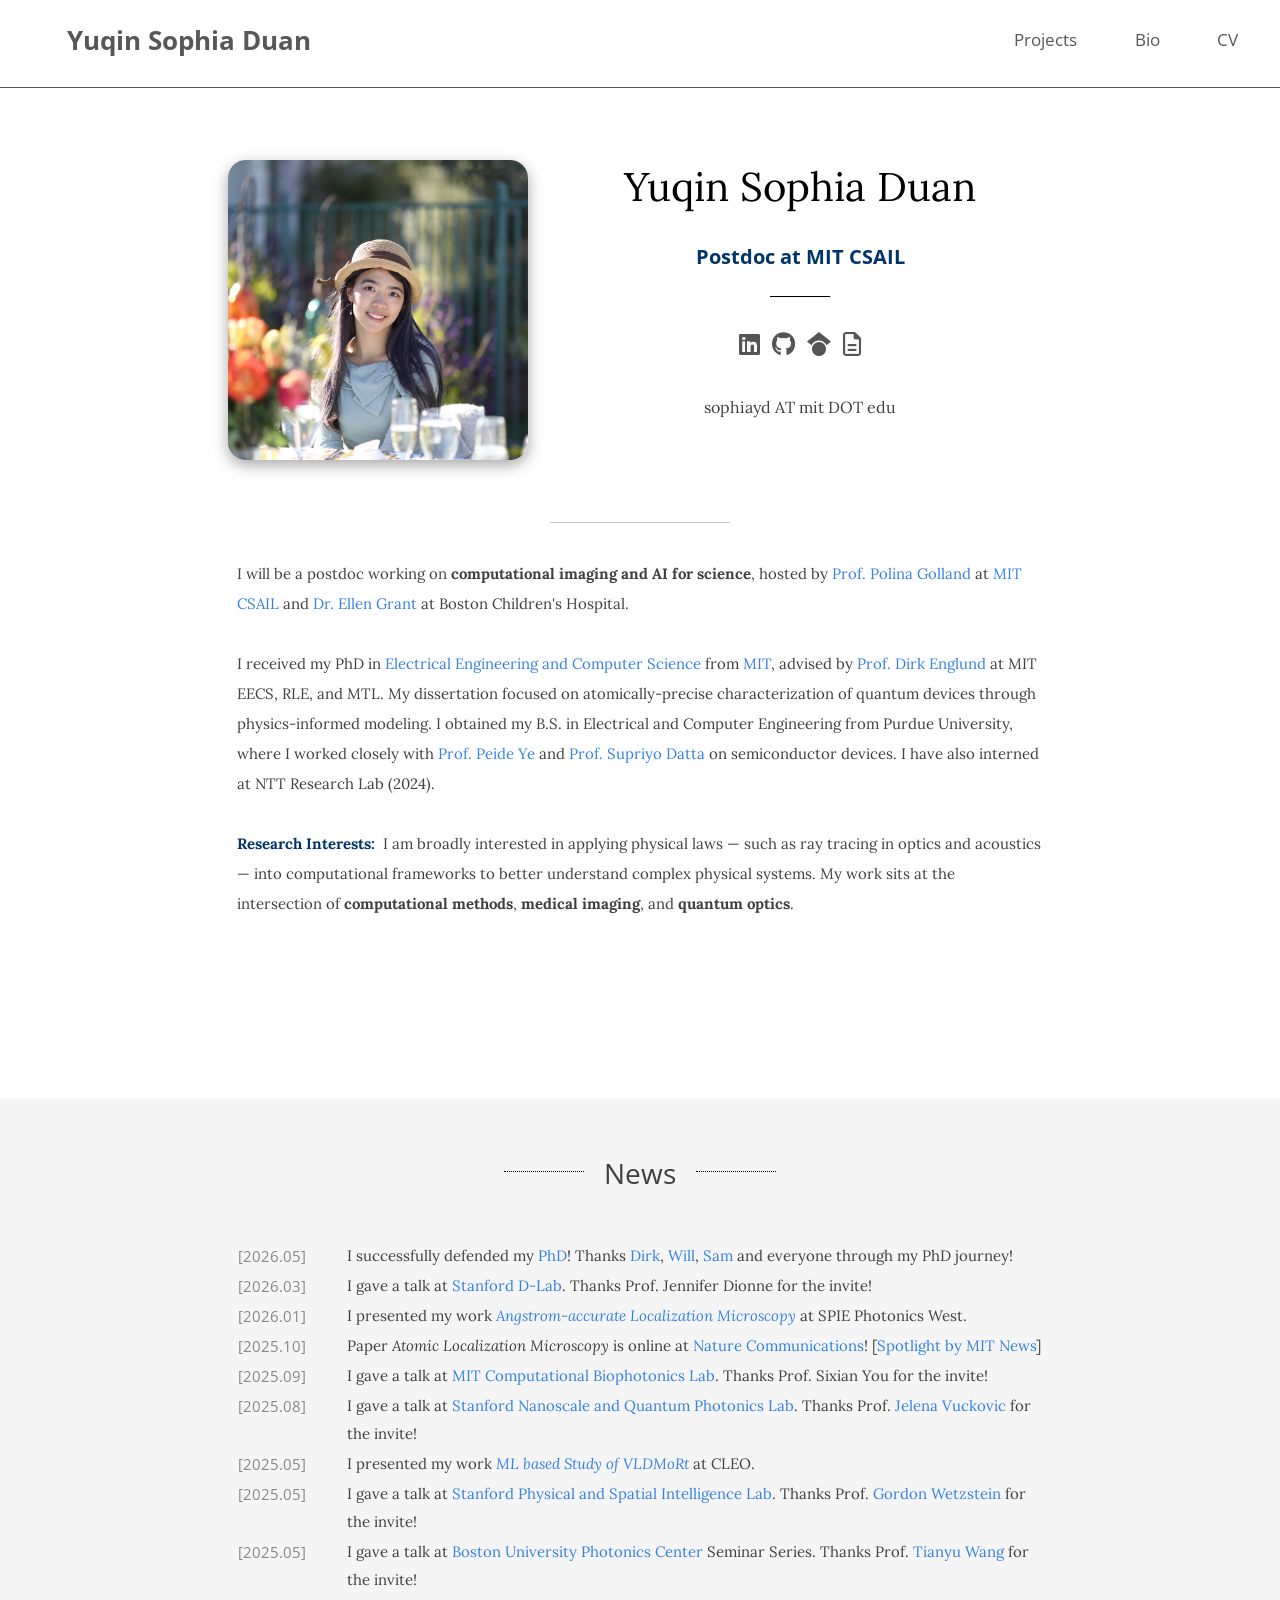
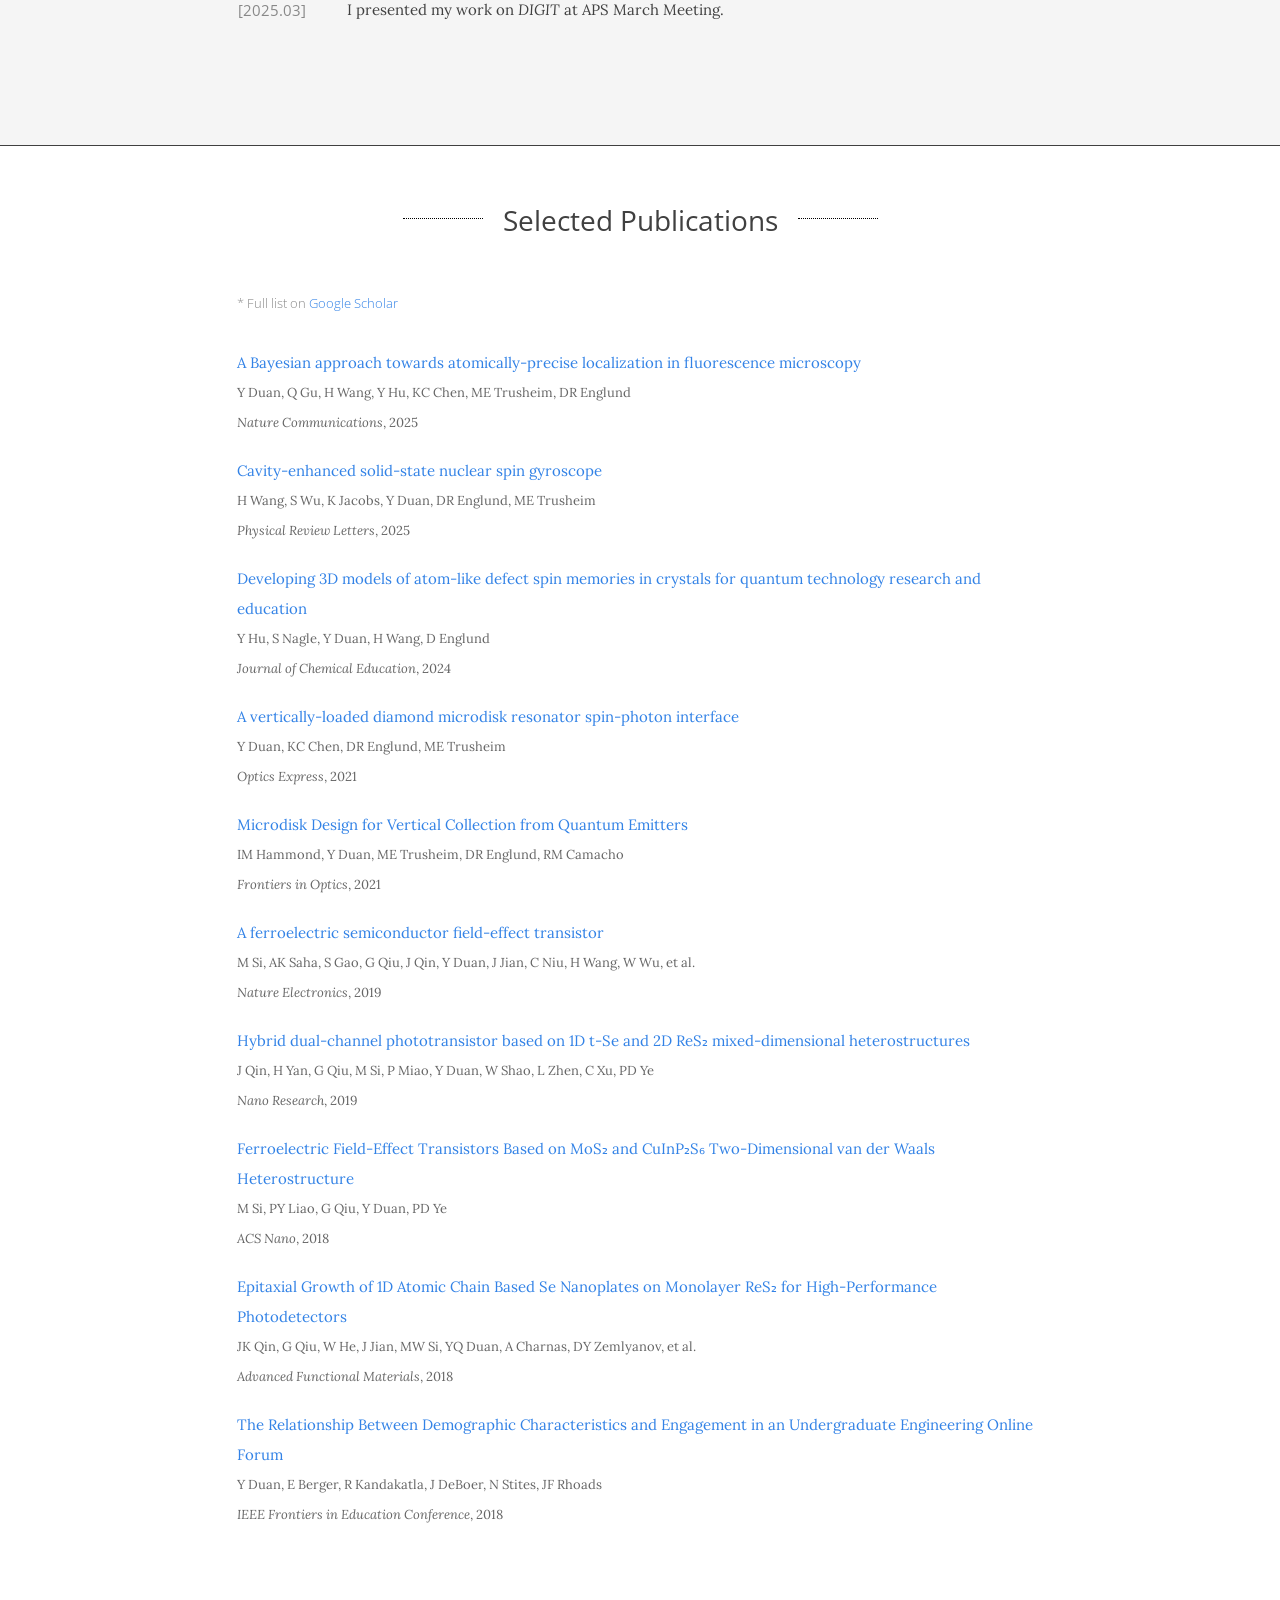
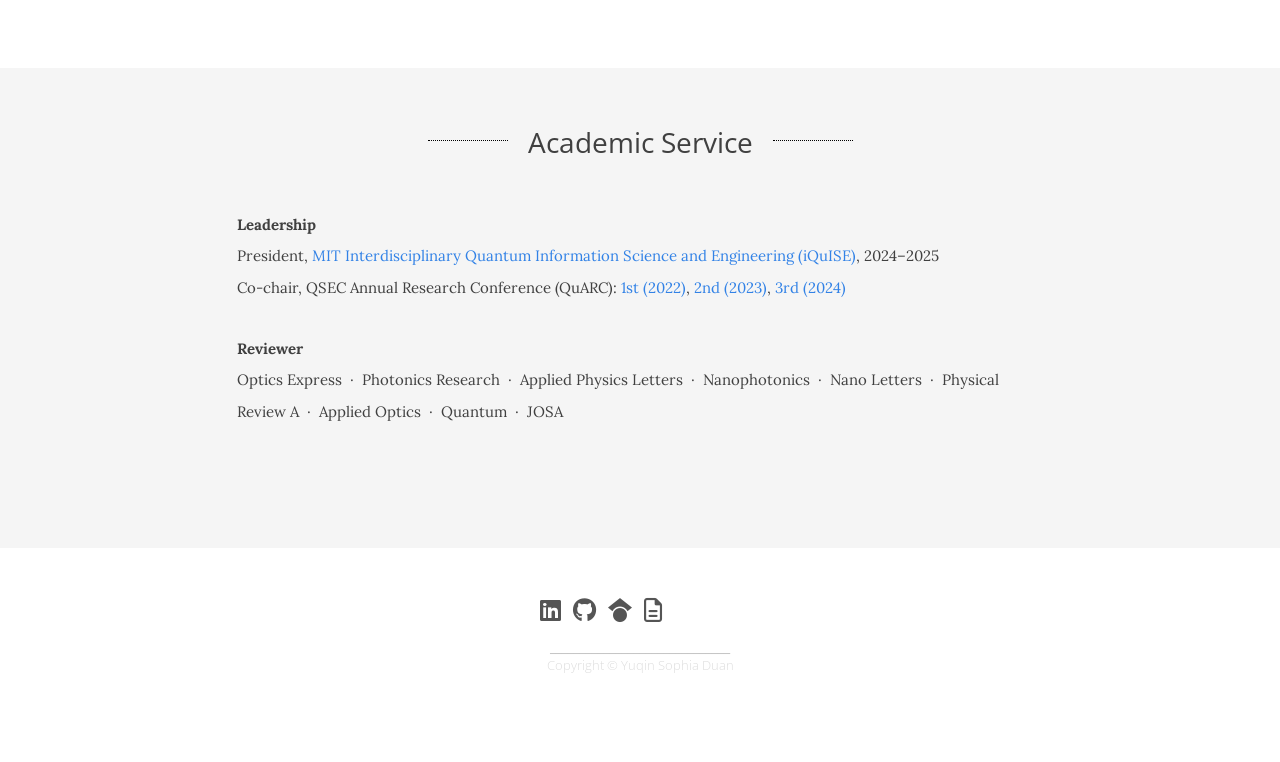
==== commit 24260d96: "Add Projects page and individual project subpages (DIGIT, VLDMoRt) Co-Authored-By: Claude Sonnet 4.6" ====
--- a/index.html
+++ b/index.html
@@ -37,6 +37,7 @@
         <a href="index.html" class="fixleft" title="home" style="font-size:26px;"><b>Yuqin Sophia Duan</b></a>
         <a href="vitae.pdf">CV</a>
         <a href="bio.html">Bio</a>
+        <a href="projects.html">Projects</a>
         <a href="javascript:void(0);" class="icon" onclick="barsIcon()" title="menu">
           <i class="bars"></i>
         </a>
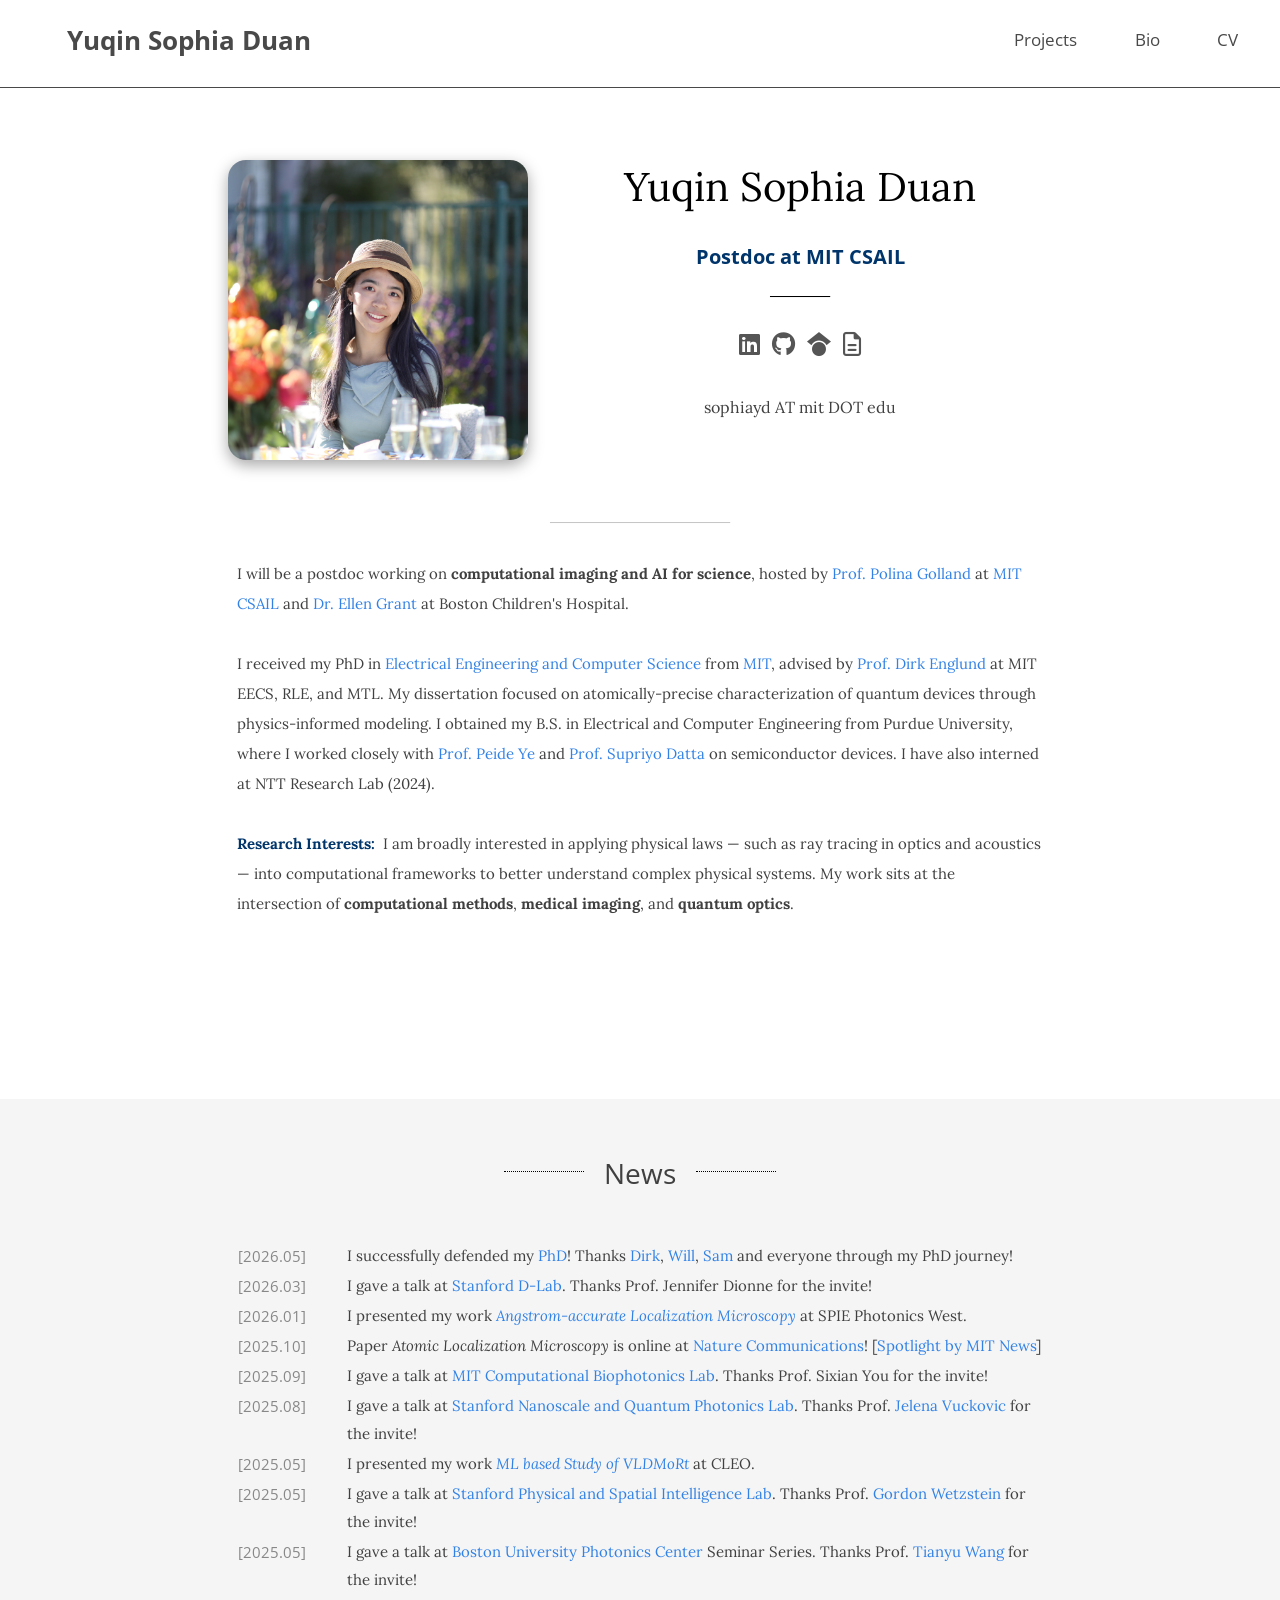
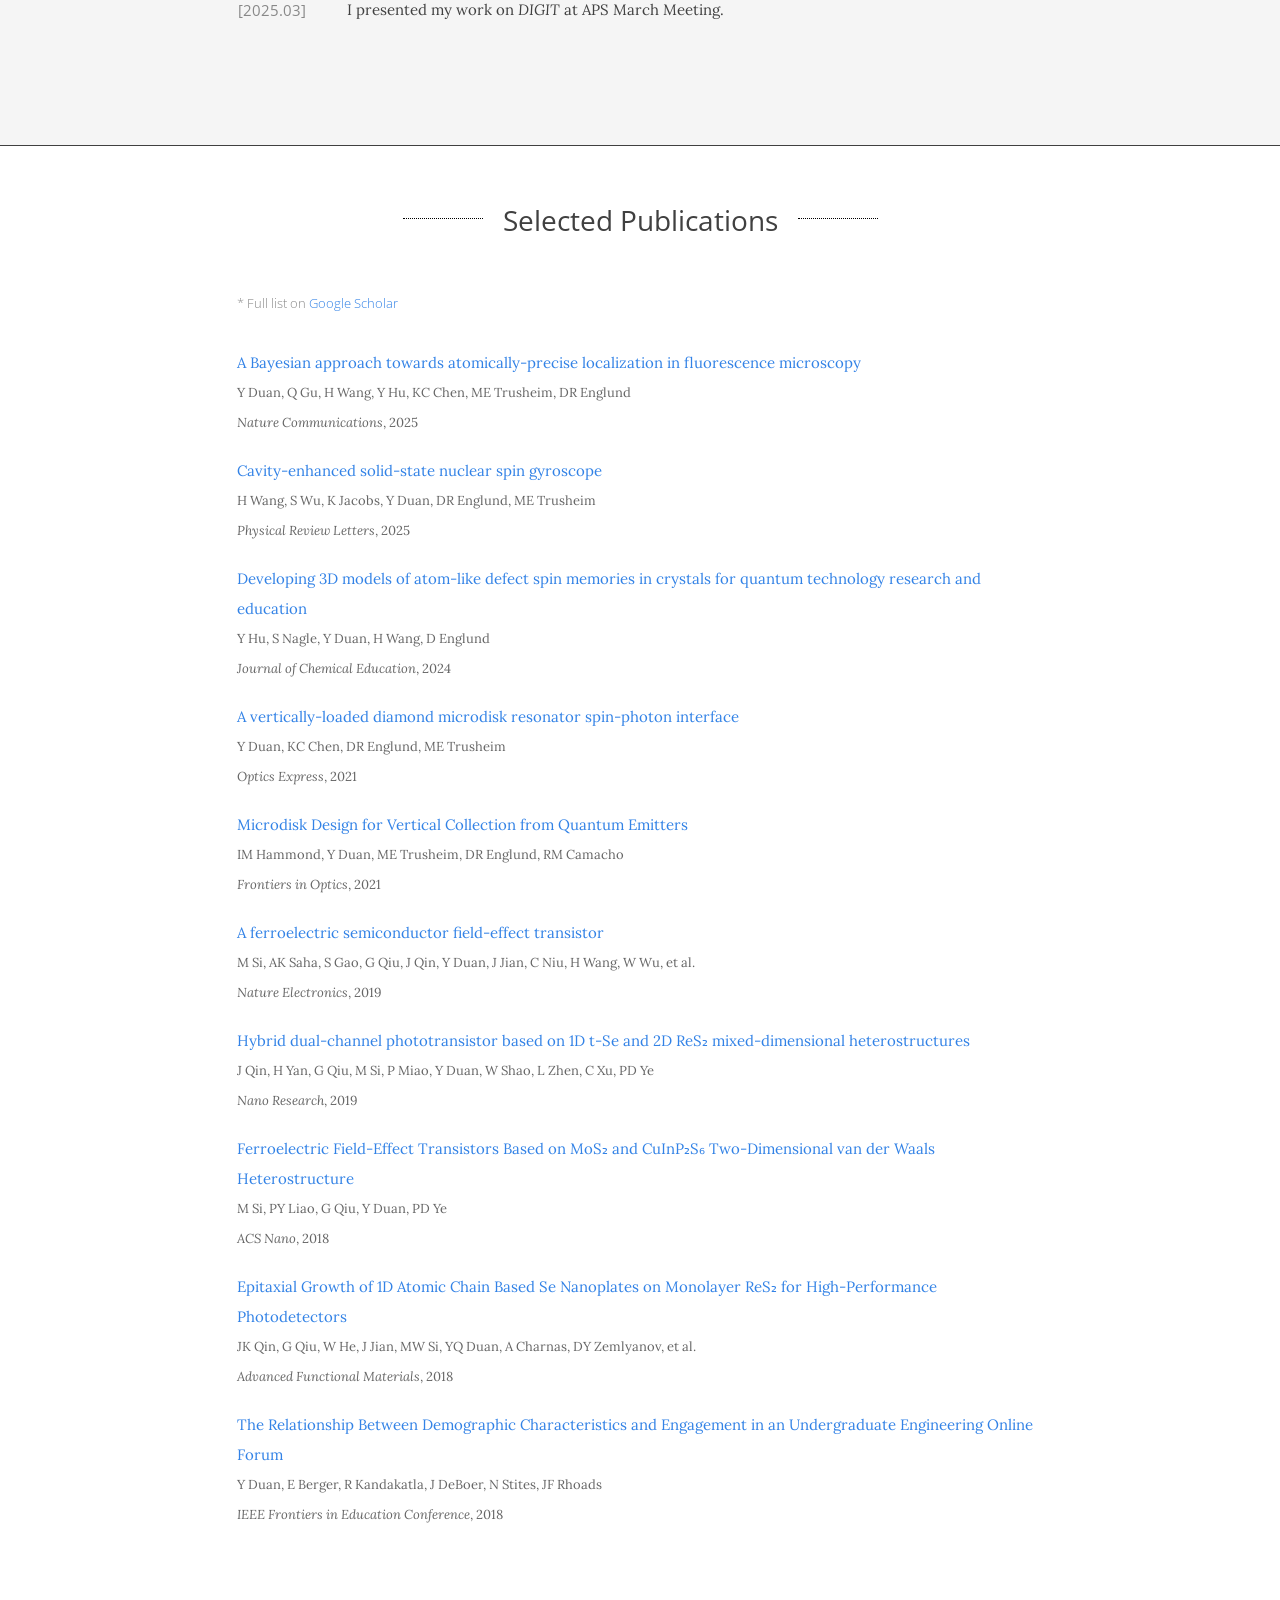
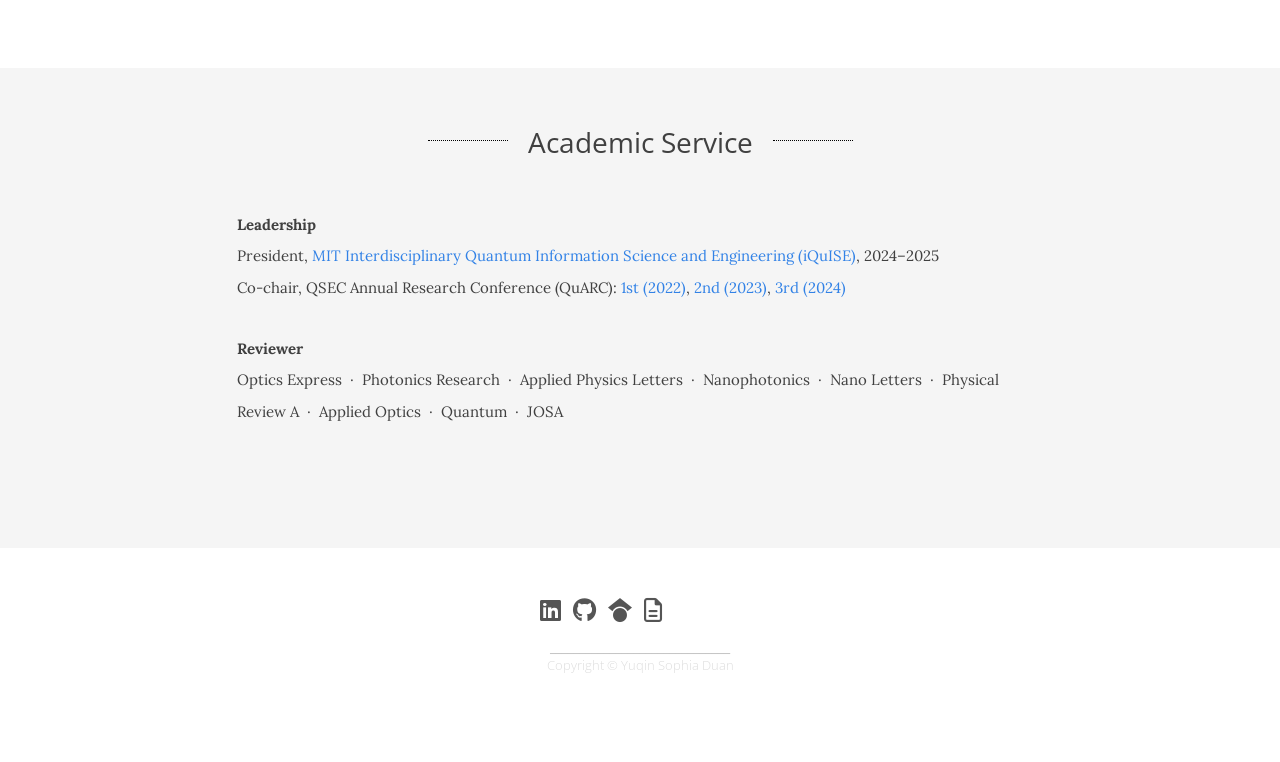
==== commit 6a905858: "Fix hamburger menu icon using Font Awesome on all pages Co-Authored-By: Claude Sonnet 4.6 <noreply@a" ====
--- a/index.html
+++ b/index.html
@@ -39,7 +39,7 @@
         <a href="bio.html">Bio</a>
         <a href="projects.html">Projects</a>
         <a href="javascript:void(0);" class="icon" onclick="barsIcon()" title="menu">
-          <i class="bars"></i>
+          <i class="fa-solid fa-bars"></i>
         </a>
       </div>
     </header>
--- a/assets/css/main.css
+++ b/assets/css/main.css
@@ -918,17 +918,16 @@
   }
 
   .bars {
-    display: table-cell;
-    position: relative;
-    width: 20px;
-    height:20px;
-    /*display:block;*/
-    background-image: url('../../images/bars-bw.png');
-    background-size: 100% 100%;
+    font-family: 'Font Awesome 6 Free';
+    font-weight: 900;
+    font-size: 20px;
+    color: #888;
+  }
+  .bars::before {
+    content: '\f0c9';
   }
   .bars:hover {
-    background-image: url('../../images/bars.png');
-    background-size: 100% 100%;
+    color: #333;
   }
   
   .gotop {
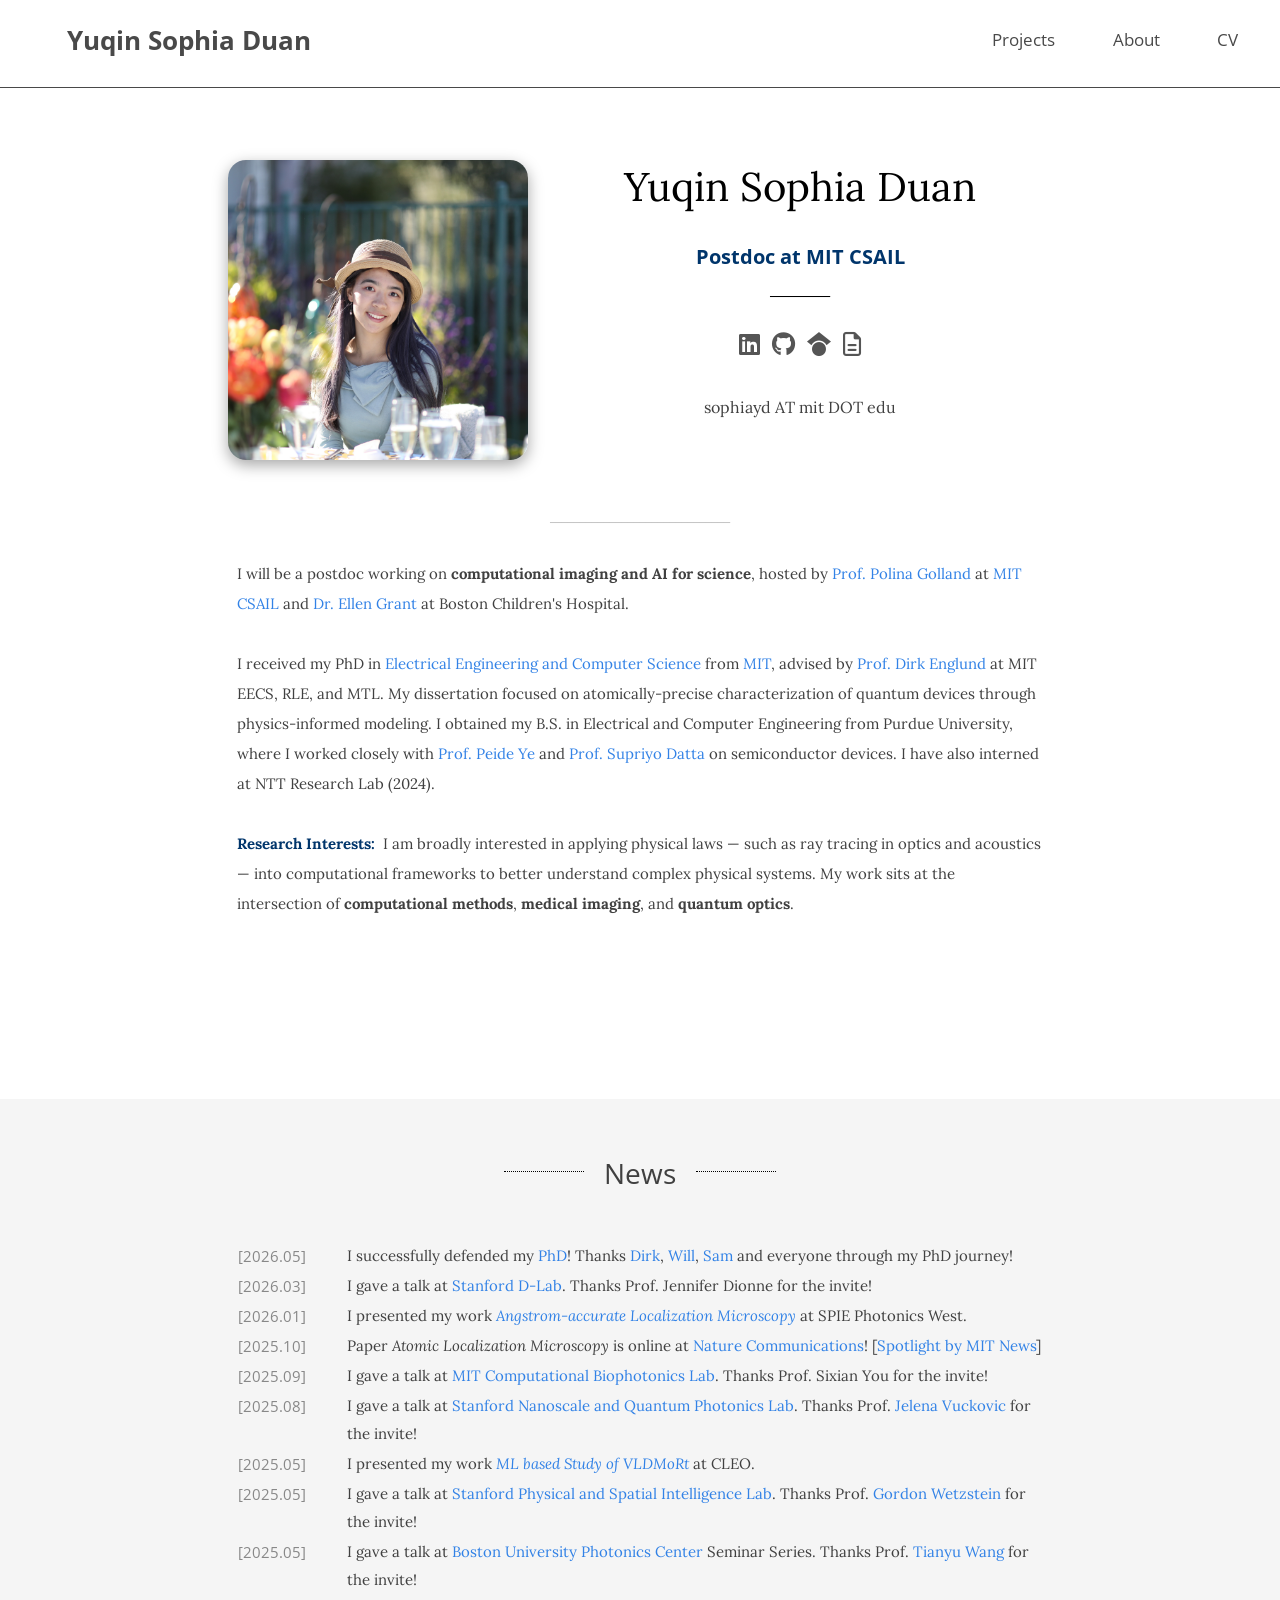
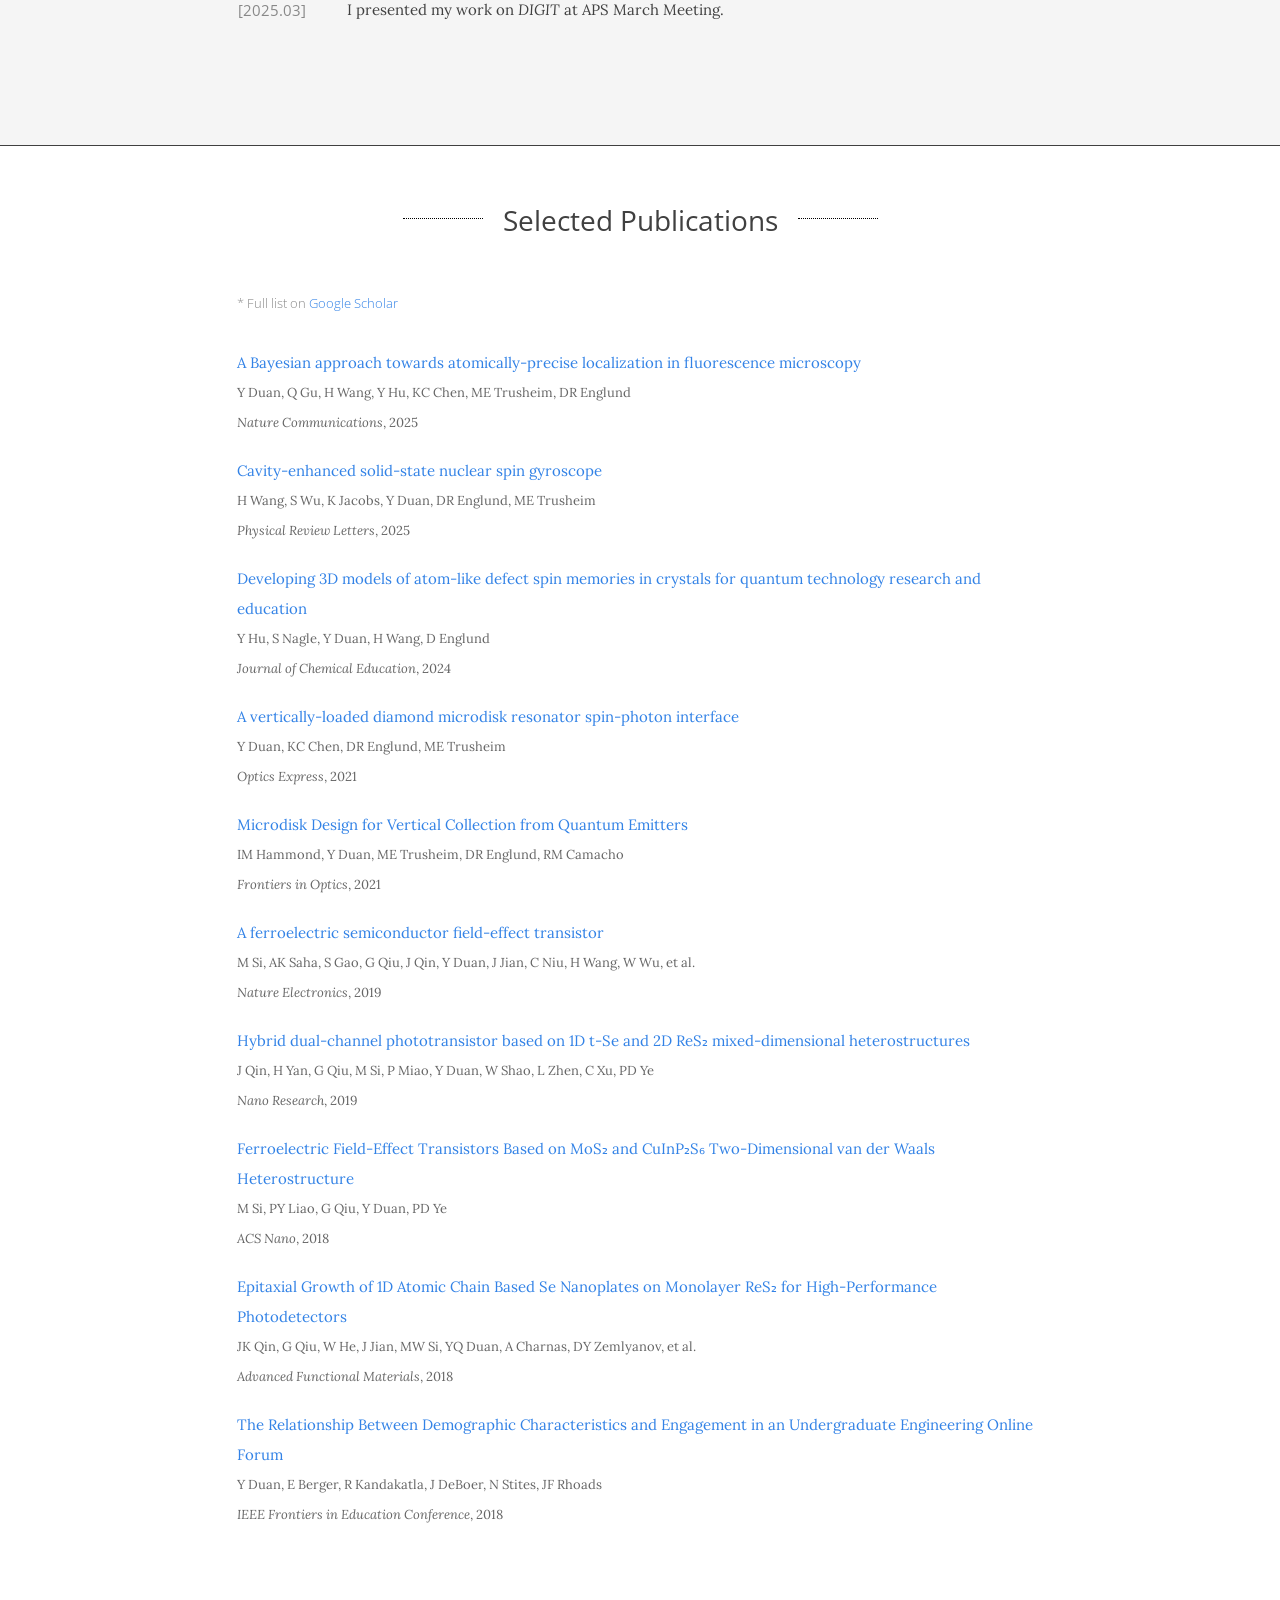
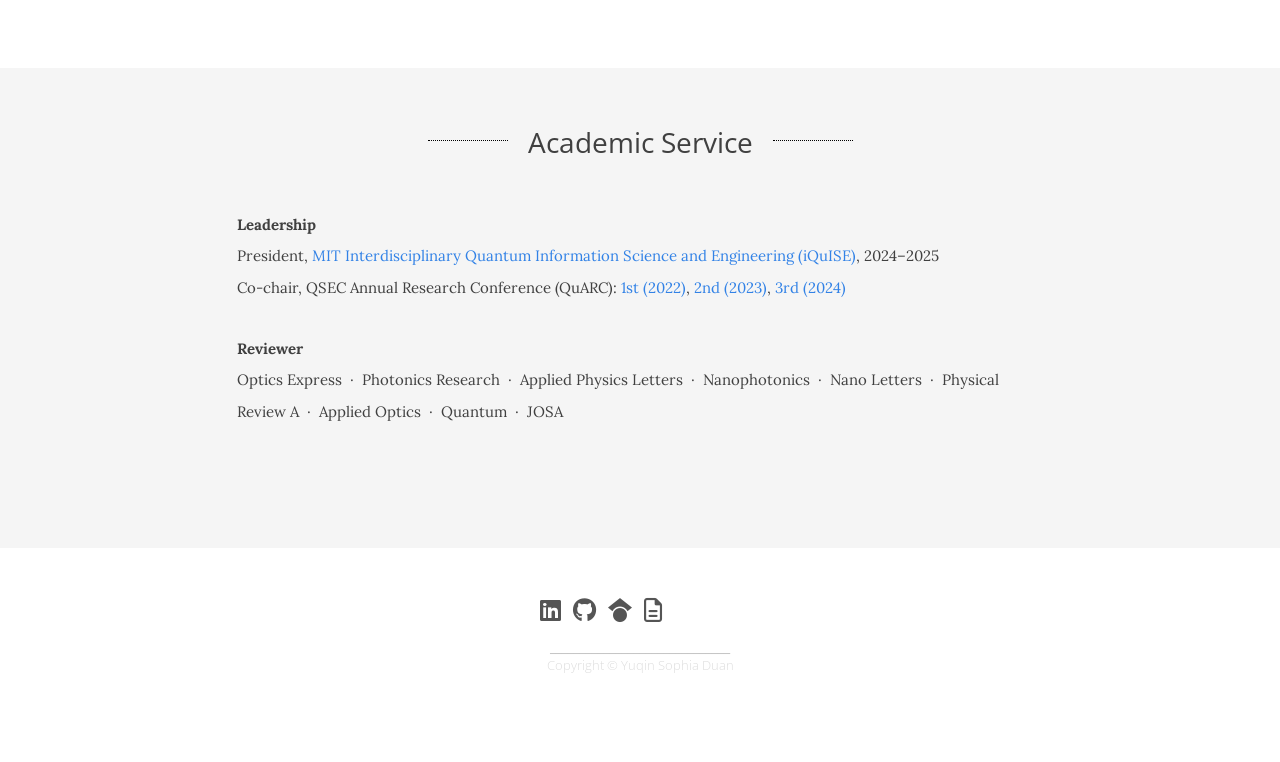
==== commit 9b046b9e: "Rename Bio to About in nav and page title across all pages Co-Authored-By: Claude Sonnet 4.6 <norepl" ====
--- a/index.html
+++ b/index.html
@@ -36,7 +36,7 @@
       <div class="navMenu" id="mynavMenu">
         <a href="index.html" class="fixleft" title="home" style="font-size:26px;"><b>Yuqin Sophia Duan</b></a>
         <a href="vitae.pdf">CV</a>
-        <a href="bio.html">Bio</a>
+        <a href="bio.html">About</a>
         <a href="projects.html">Projects</a>
         <a href="javascript:void(0);" class="icon" onclick="barsIcon()" title="menu">
           <i class="fa-solid fa-bars"></i>
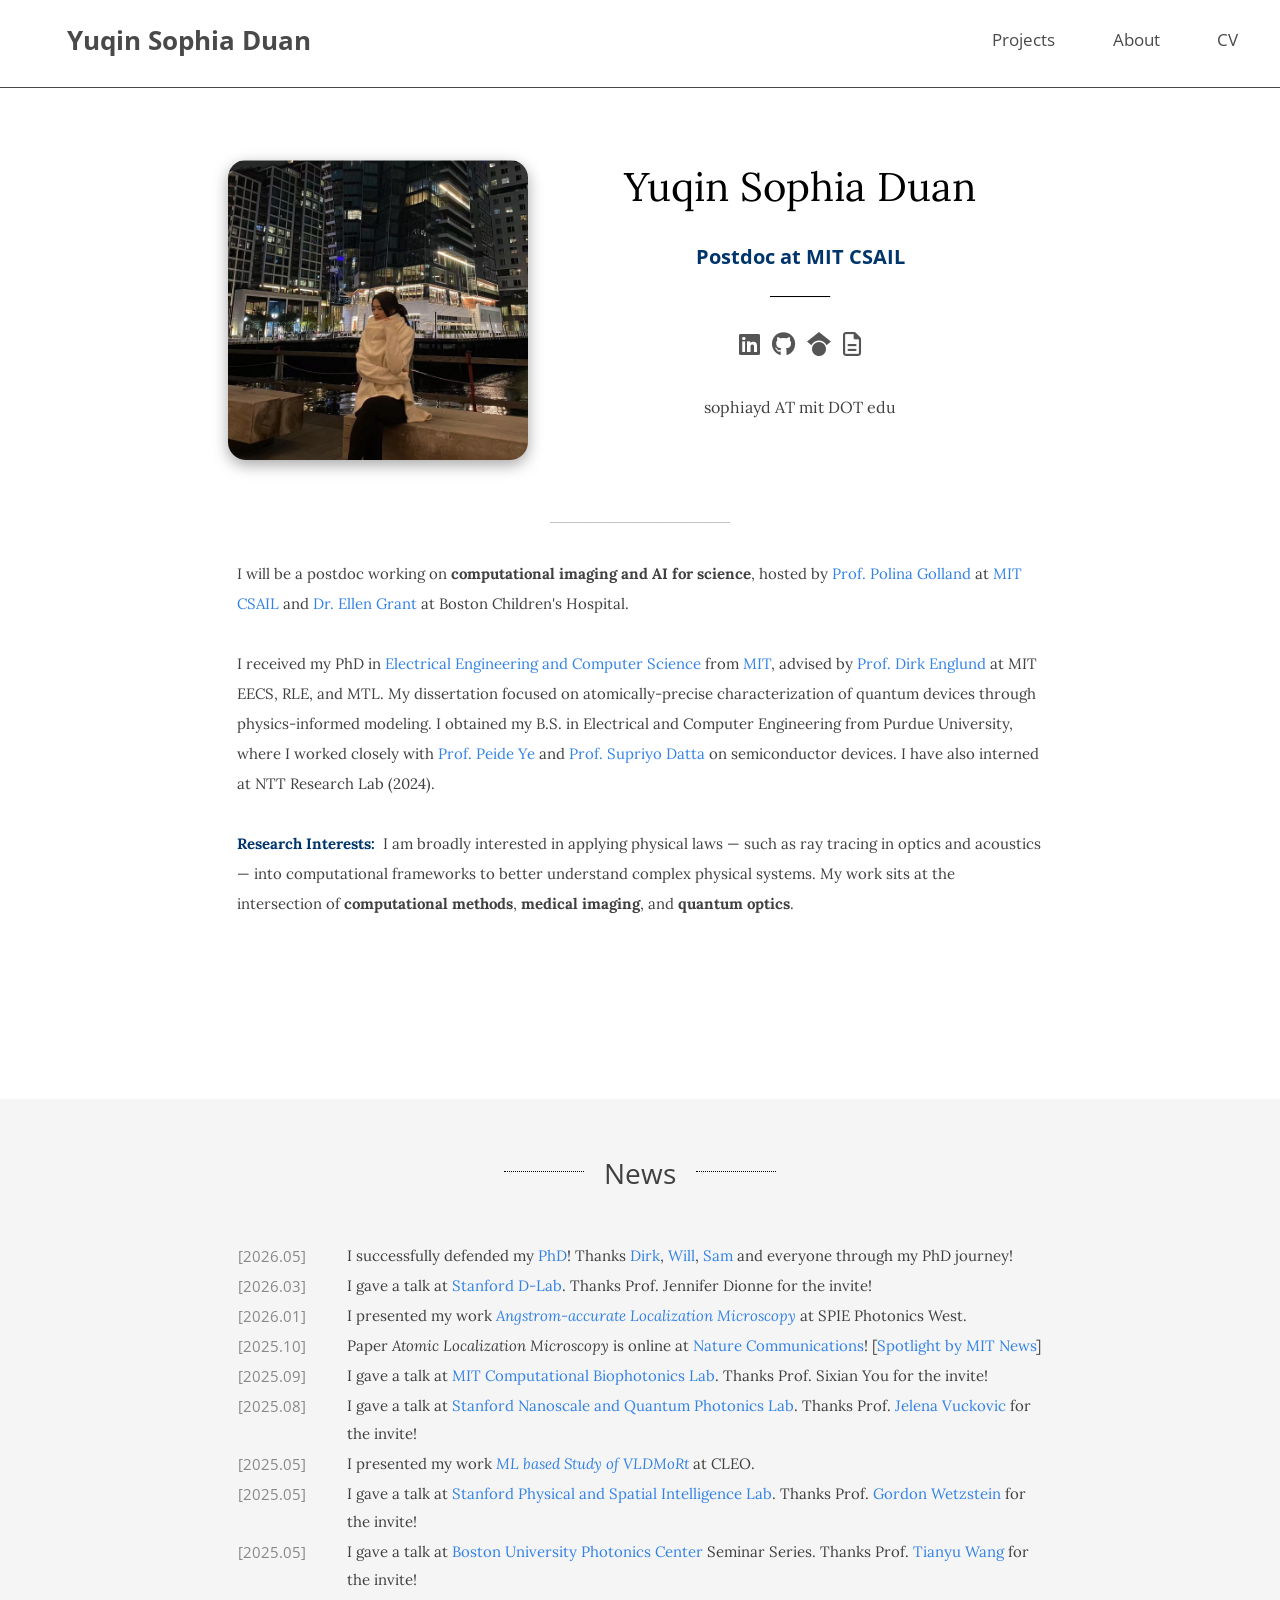
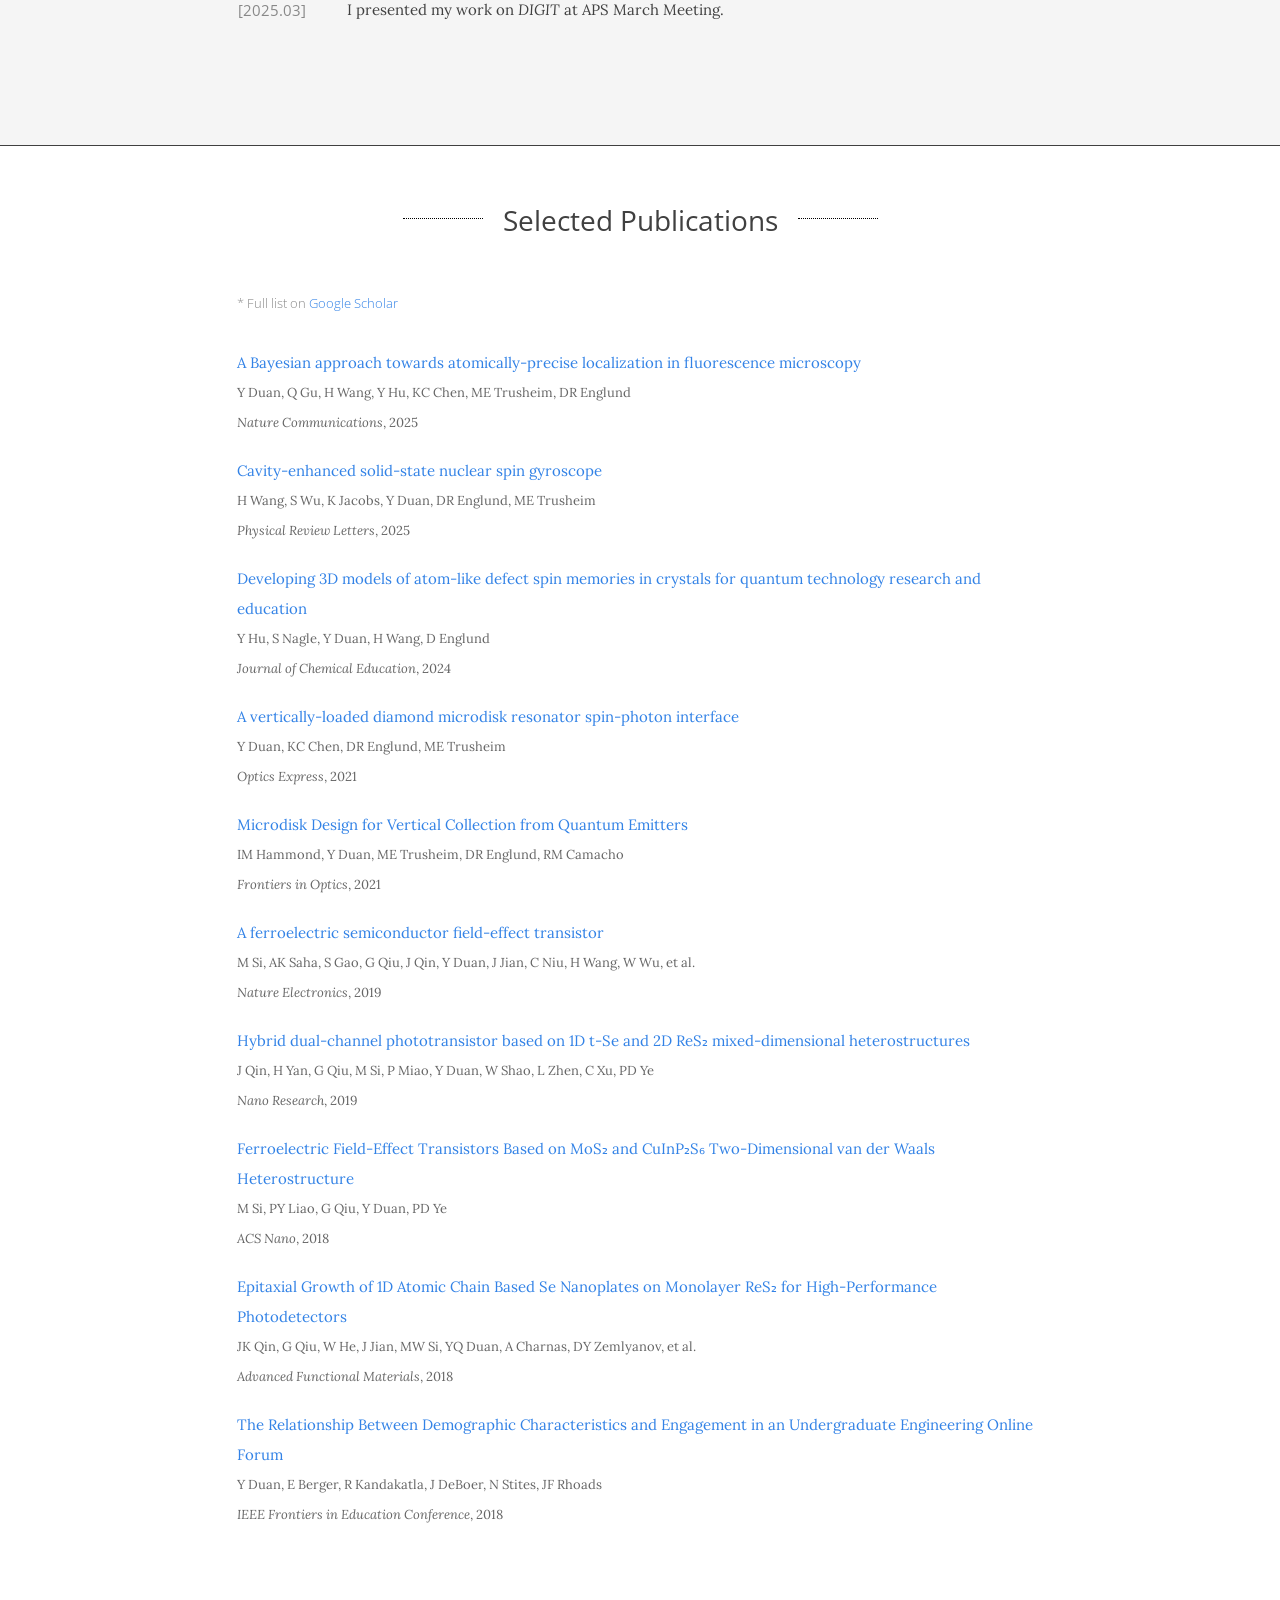
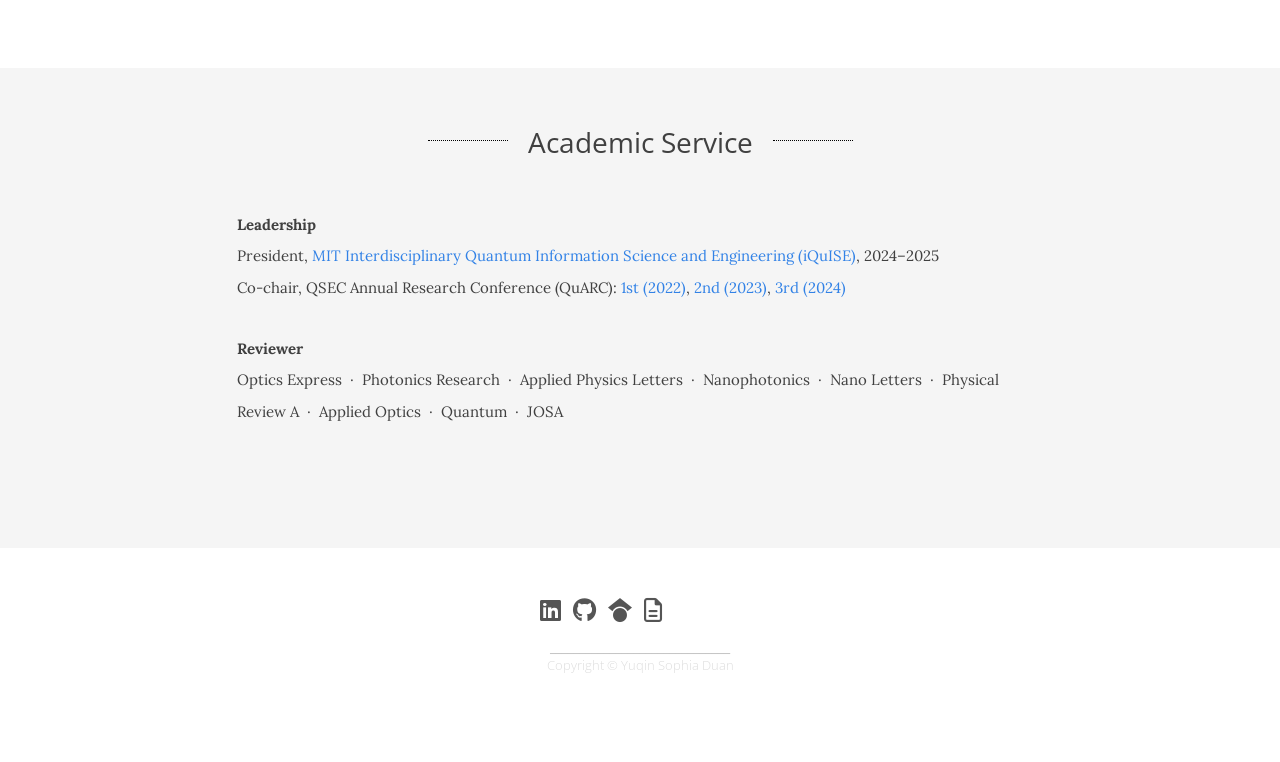
==== commit ccaa9e6c: "profile images" ====
--- a/index.html
+++ b/index.html
@@ -47,7 +47,7 @@
       <div class="section-title  text-center">
       <div class="column-center">
         <div class="header-column1 text-center">
-          <div class="image_carousel"><img src="images/Sophia_profile.jpg" alt="Sophia Yuqin Duan" width="300" height="300" class="rounded-corners"></div>
+          <div class="image_carousel"><img id="profile-pic" src="images/Sophia_profile.jpg" alt="Sophia Yuqin Duan" width="300" height="300" class="rounded-corners" style="object-fit: cover; object-position: center top;"></div>
         </div>
         <div class="header-column2">
           <br>
@@ -359,5 +359,19 @@
       dots[slideIndex-1].className += " active";
     }
   </script>
+  <script>
+    (function() {
+      var profiles = [
+        'images/profile/Sophia_profile.jpg',
+        'images/profile/2fbc7451514d9eaad17b4d1c8447fc85.JPG',
+        'images/profile/81d7b8e6e5fe24d2316074667170236e.JPG',
+        'images/profile/IMG_4396.jpg',
+        'images/profile/Picture1.jpg',
+        'images/profile/Picture2.jpg'
+      ];
+      var img = document.getElementById('profile-pic');
+      img.src = profiles[Math.floor(Math.random() * profiles.length)];
+    })();
+  </script>
 </body>
 </html>
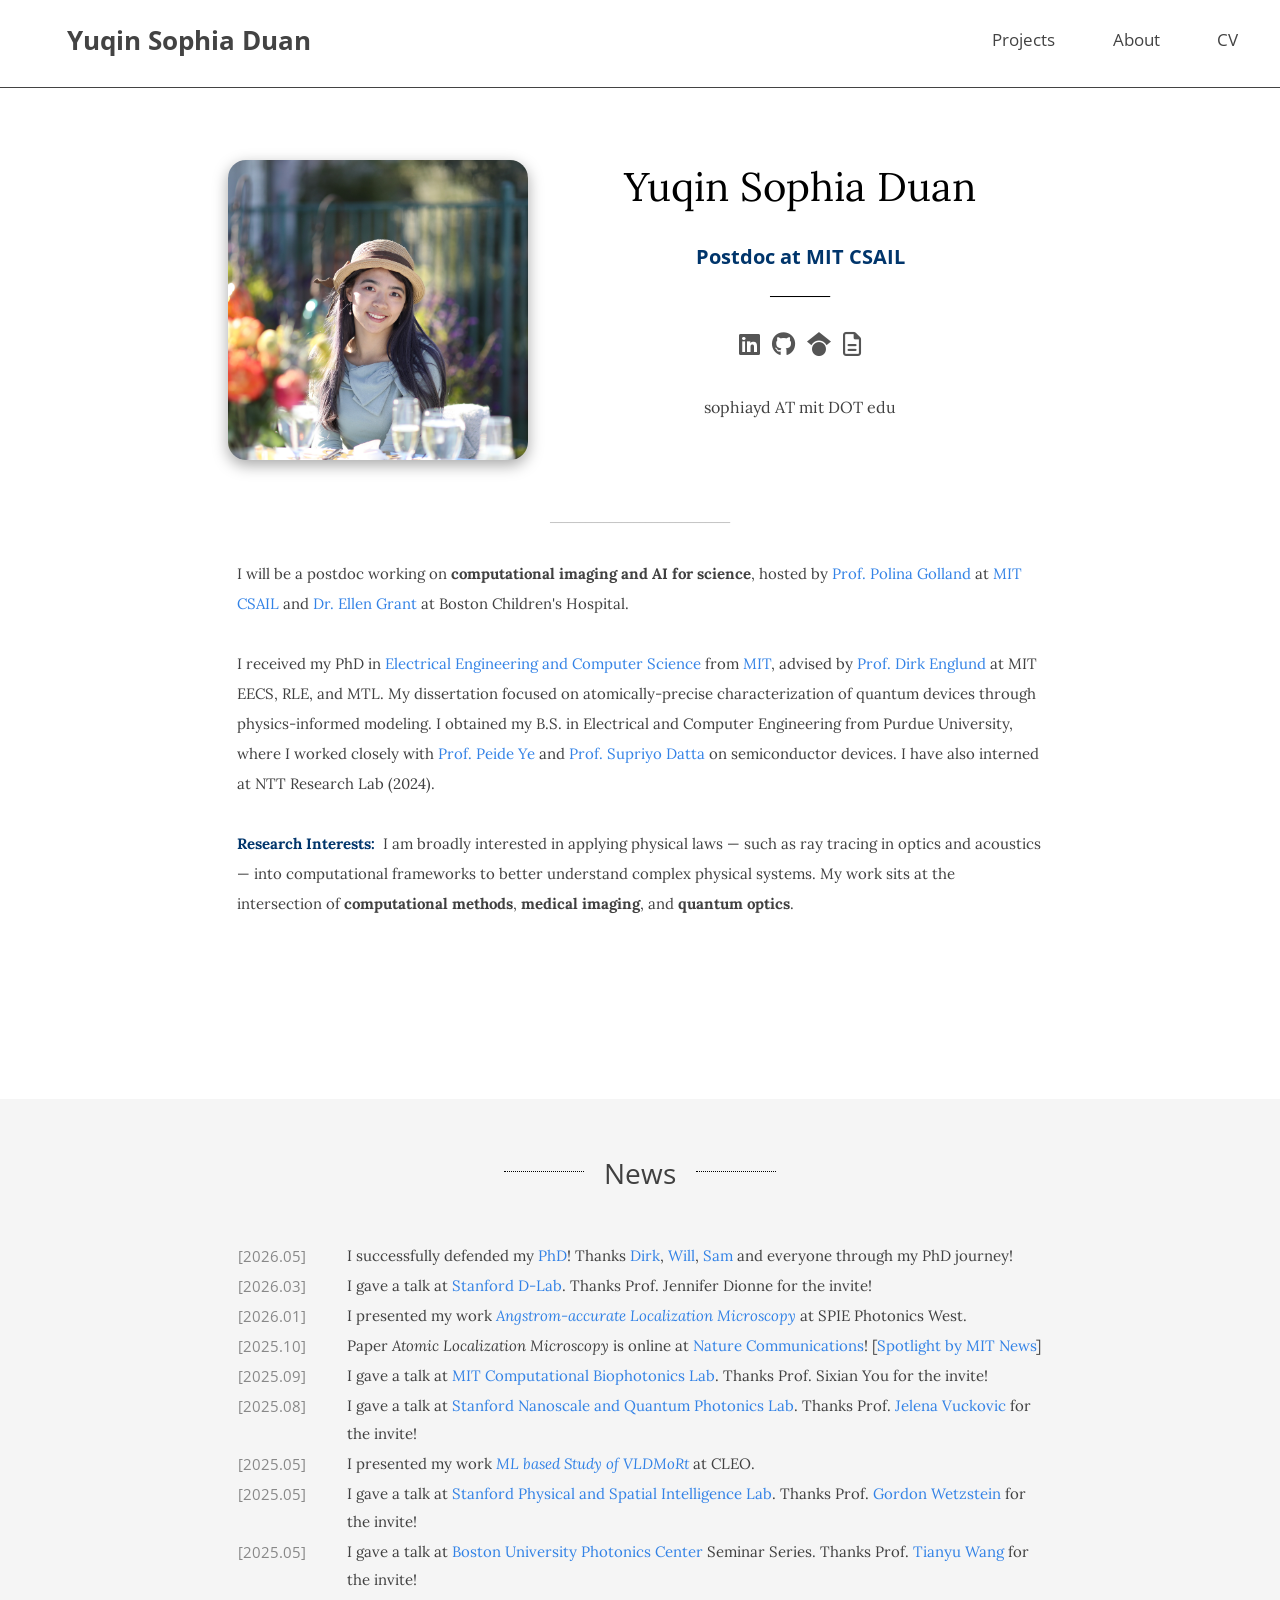
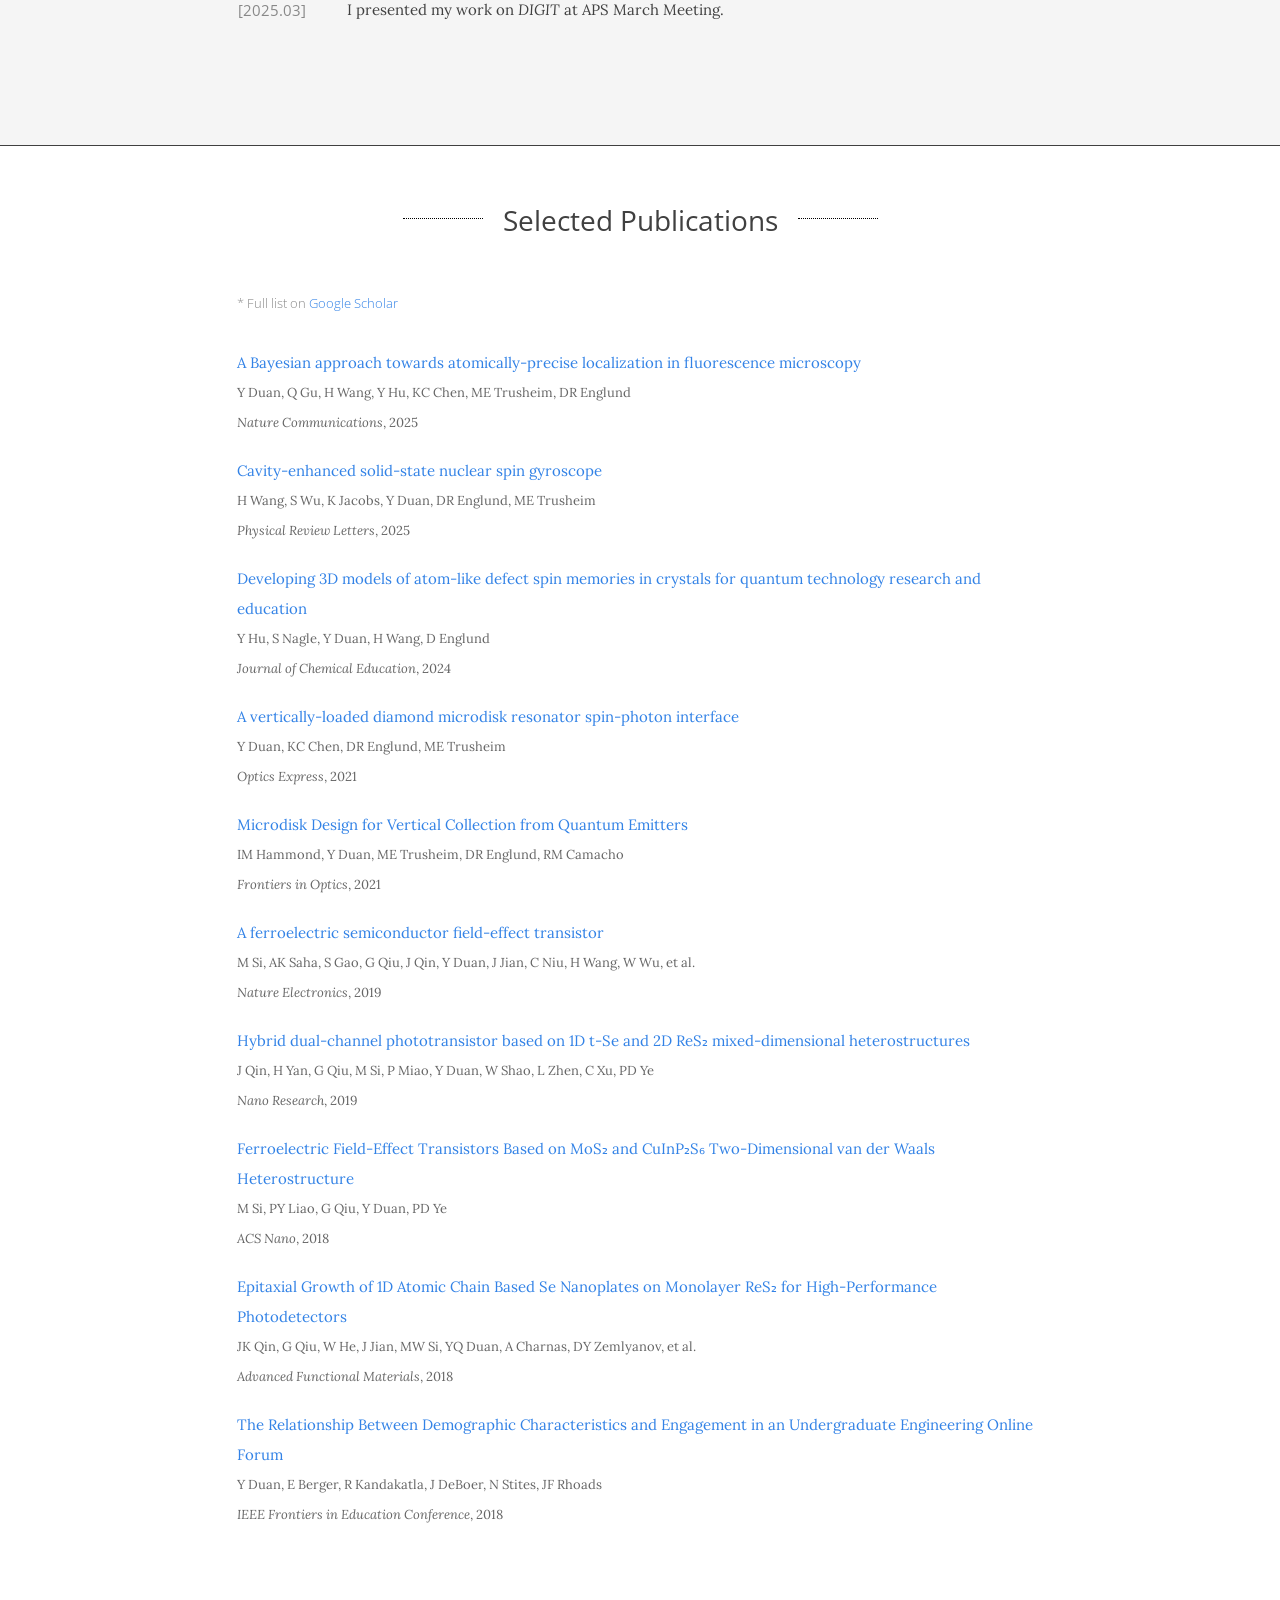
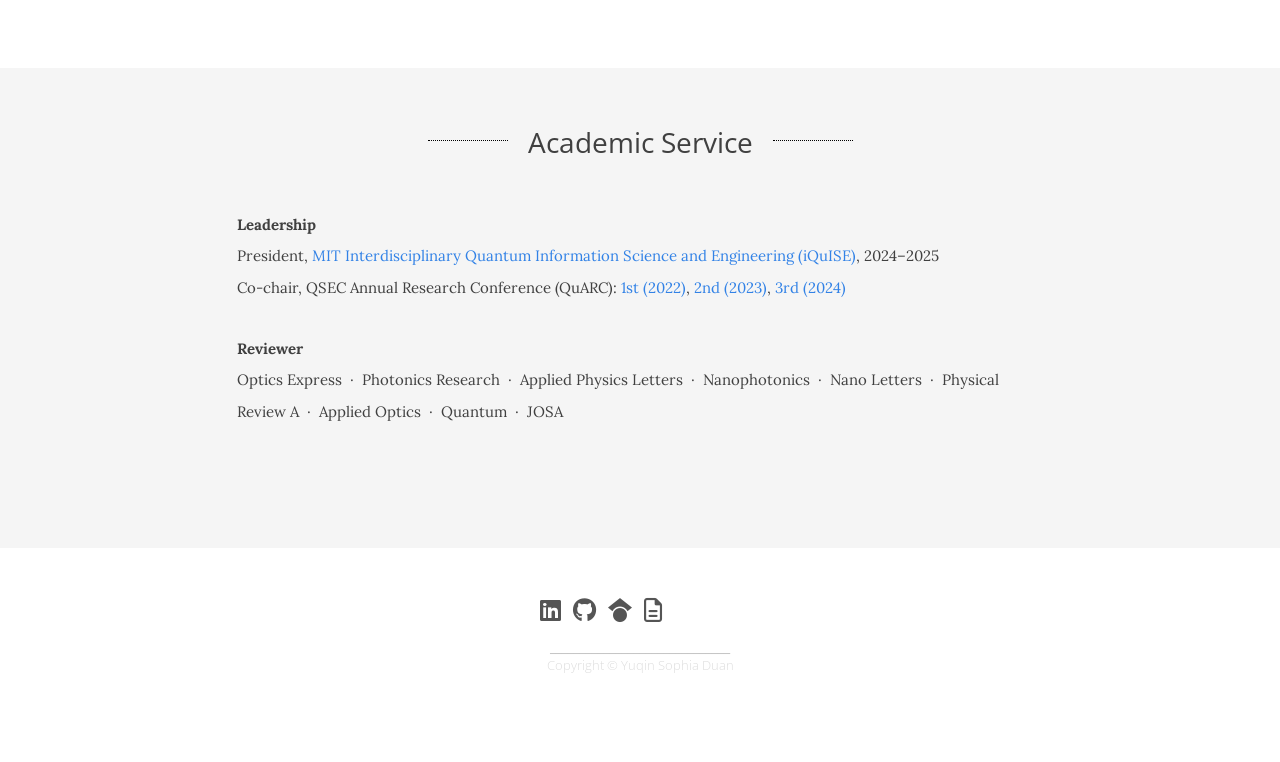
==== commit 8b692ed9: "Update index.html" ====
--- a/index.html
+++ b/index.html
@@ -47,7 +47,7 @@
       <div class="section-title  text-center">
       <div class="column-center">
         <div class="header-column1 text-center">
-          <div class="image_carousel"><img id="profile-pic" src="images/Sophia_profile.jpg" alt="Sophia Yuqin Duan" width="300" height="300" class="rounded-corners" style="object-fit: cover; object-position: center top;"></div>
+          <div class="image_carousel"><img id="profile-pic" src="" alt="Sophia Yuqin Duan" width="300" height="300" class="rounded-corners" style="object-fit: cover; object-position: center top;"><script>(function(){var p=['images/profile/Sophia_profile.jpg','images/profile/2fbc7451514d9eaad17b4d1c8447fc85.JPG','images/profile/81d7b8e6e5fe24d2316074667170236e.JPG','images/profile/IMG_4396.jpg','images/profile/Picture1.jpg','images/profile/Picture2.jpg'];document.getElementById('profile-pic').src=p[Math.floor(Math.random()*p.length)];})();</script></div>
         </div>
         <div class="header-column2">
           <br>
@@ -359,19 +359,6 @@
       dots[slideIndex-1].className += " active";
     }
   </script>
-  <script>
-    (function() {
-      var profiles = [
-        'images/profile/Sophia_profile.jpg',
-        'images/profile/2fbc7451514d9eaad17b4d1c8447fc85.JPG',
-        'images/profile/81d7b8e6e5fe24d2316074667170236e.JPG',
-        'images/profile/IMG_4396.jpg',
-        'images/profile/Picture1.jpg',
-        'images/profile/Picture2.jpg'
-      ];
-      var img = document.getElementById('profile-pic');
-      img.src = profiles[Math.floor(Math.random() * profiles.length)];
-    })();
-  </script>
+
 </body>
 </html>
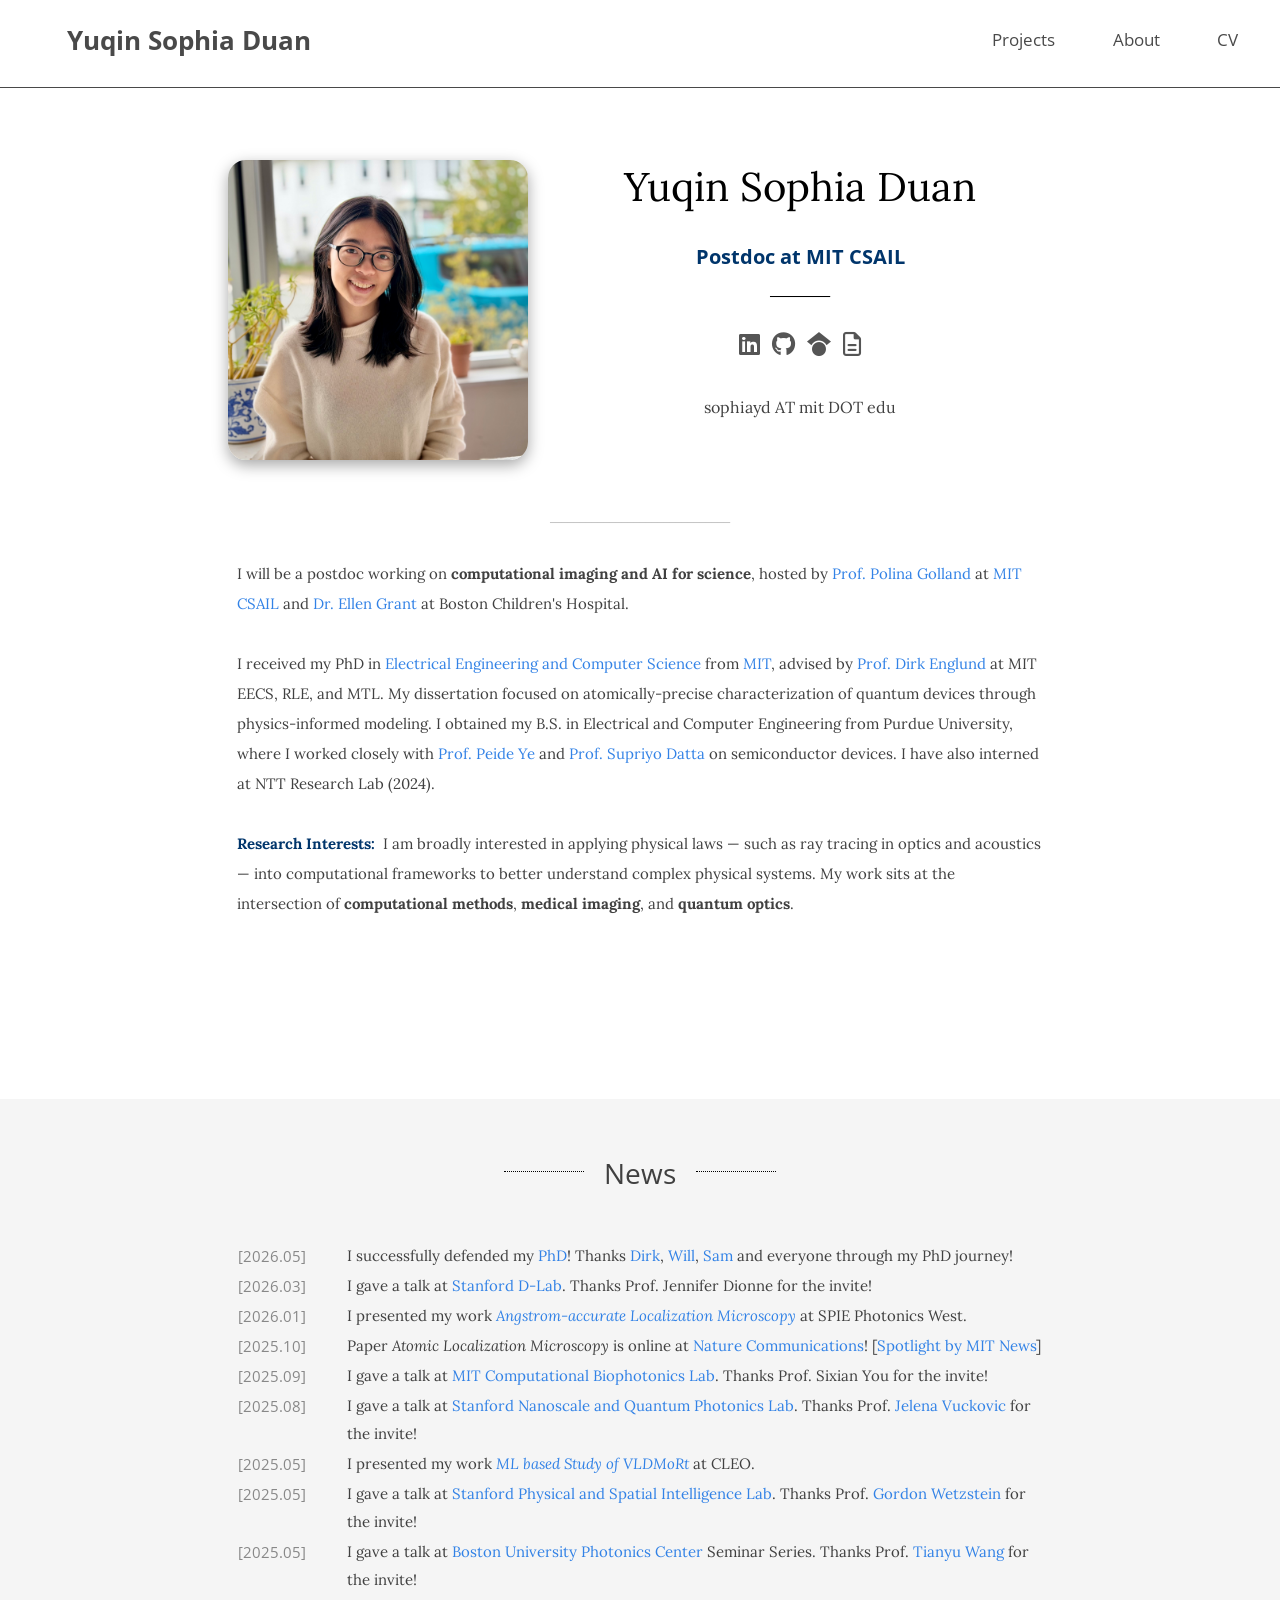
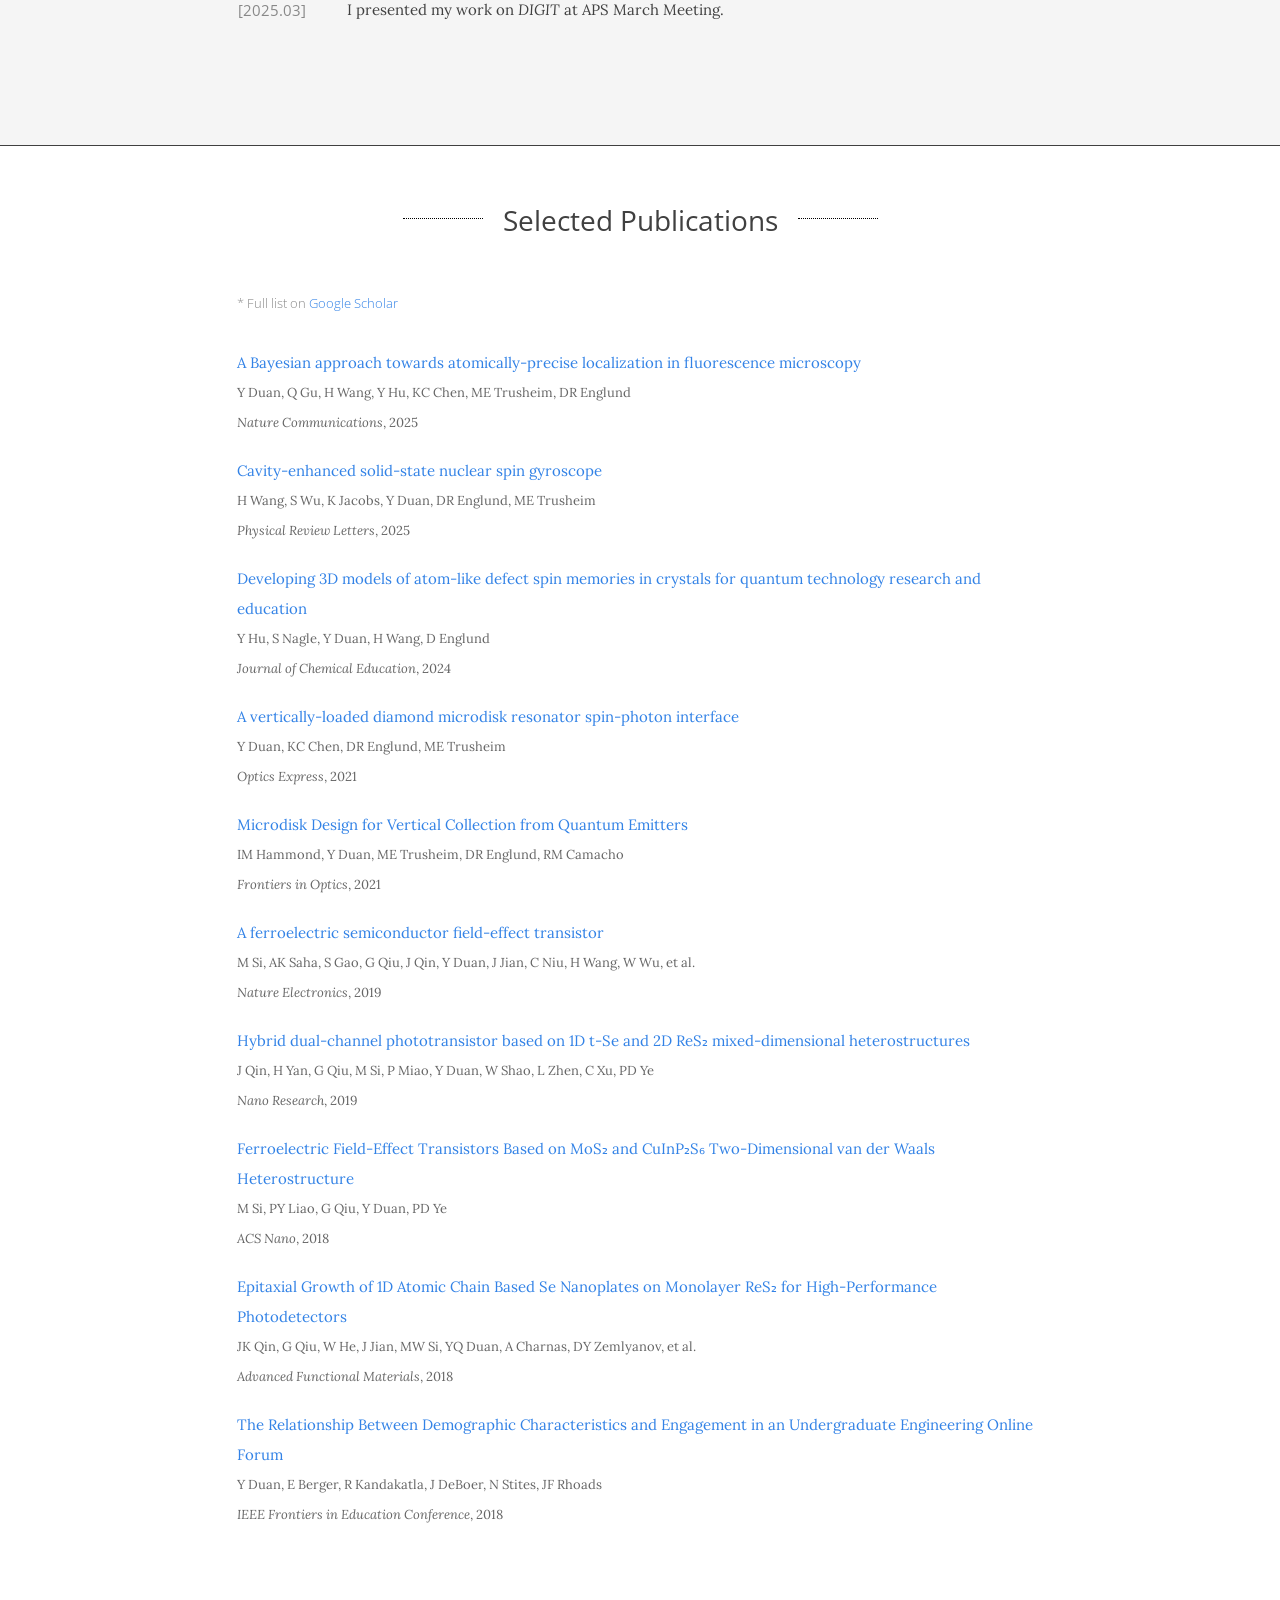
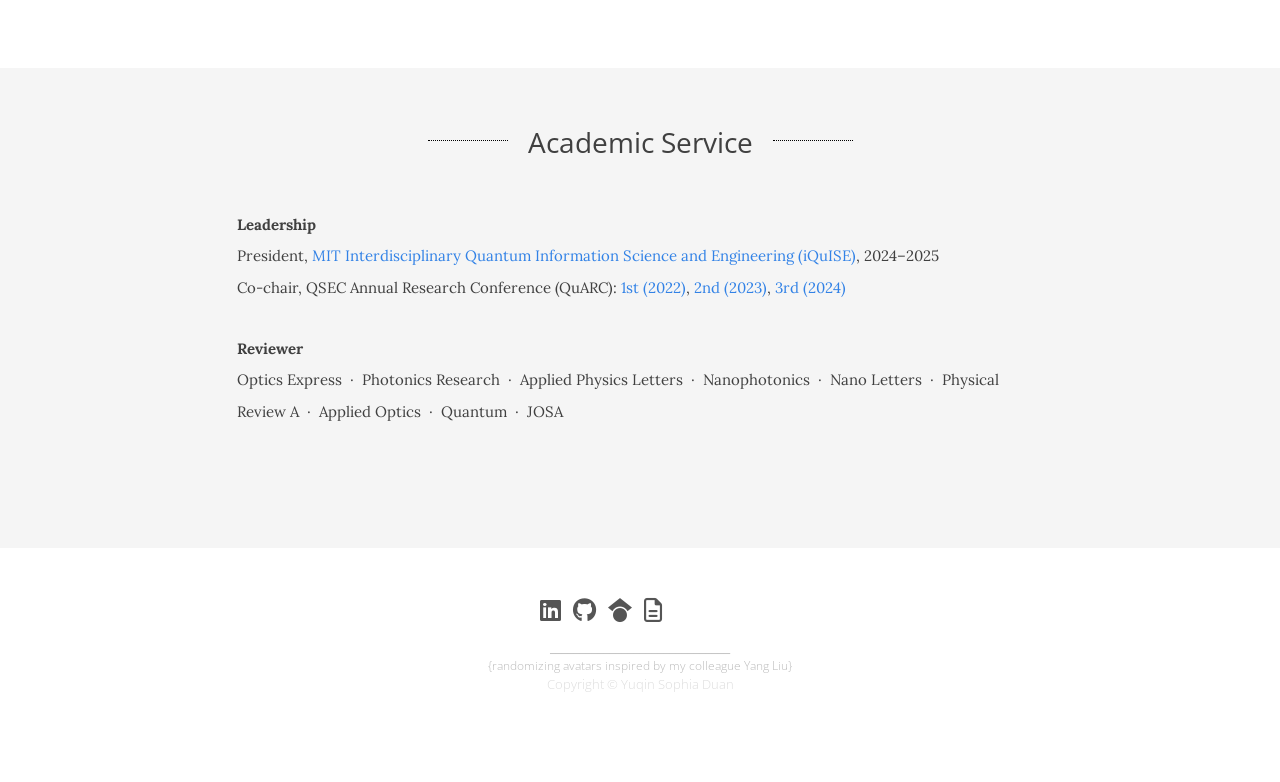
==== commit d8da3ff2: "Update index.html" ====
--- a/index.html
+++ b/index.html
@@ -246,6 +246,9 @@
         </div>
         <div class="hline text-center">
               <h4 class="faded"> <font color=#c6c6c6>______________________________</font> </h4>
+        </div>
+        <div class="copyright_text text-center" style="color:#bbb; font-size:12px; margin-bottom:6px;">
+          {randomizing avatars inspired by my colleague <a href="https://yangliu.mit.edu" style="color:#bbb;">Yang Liu</a>}
         </div>
         <div class="copyright_text text-center">
           Copyright &copy; Yuqin Sophia Duan
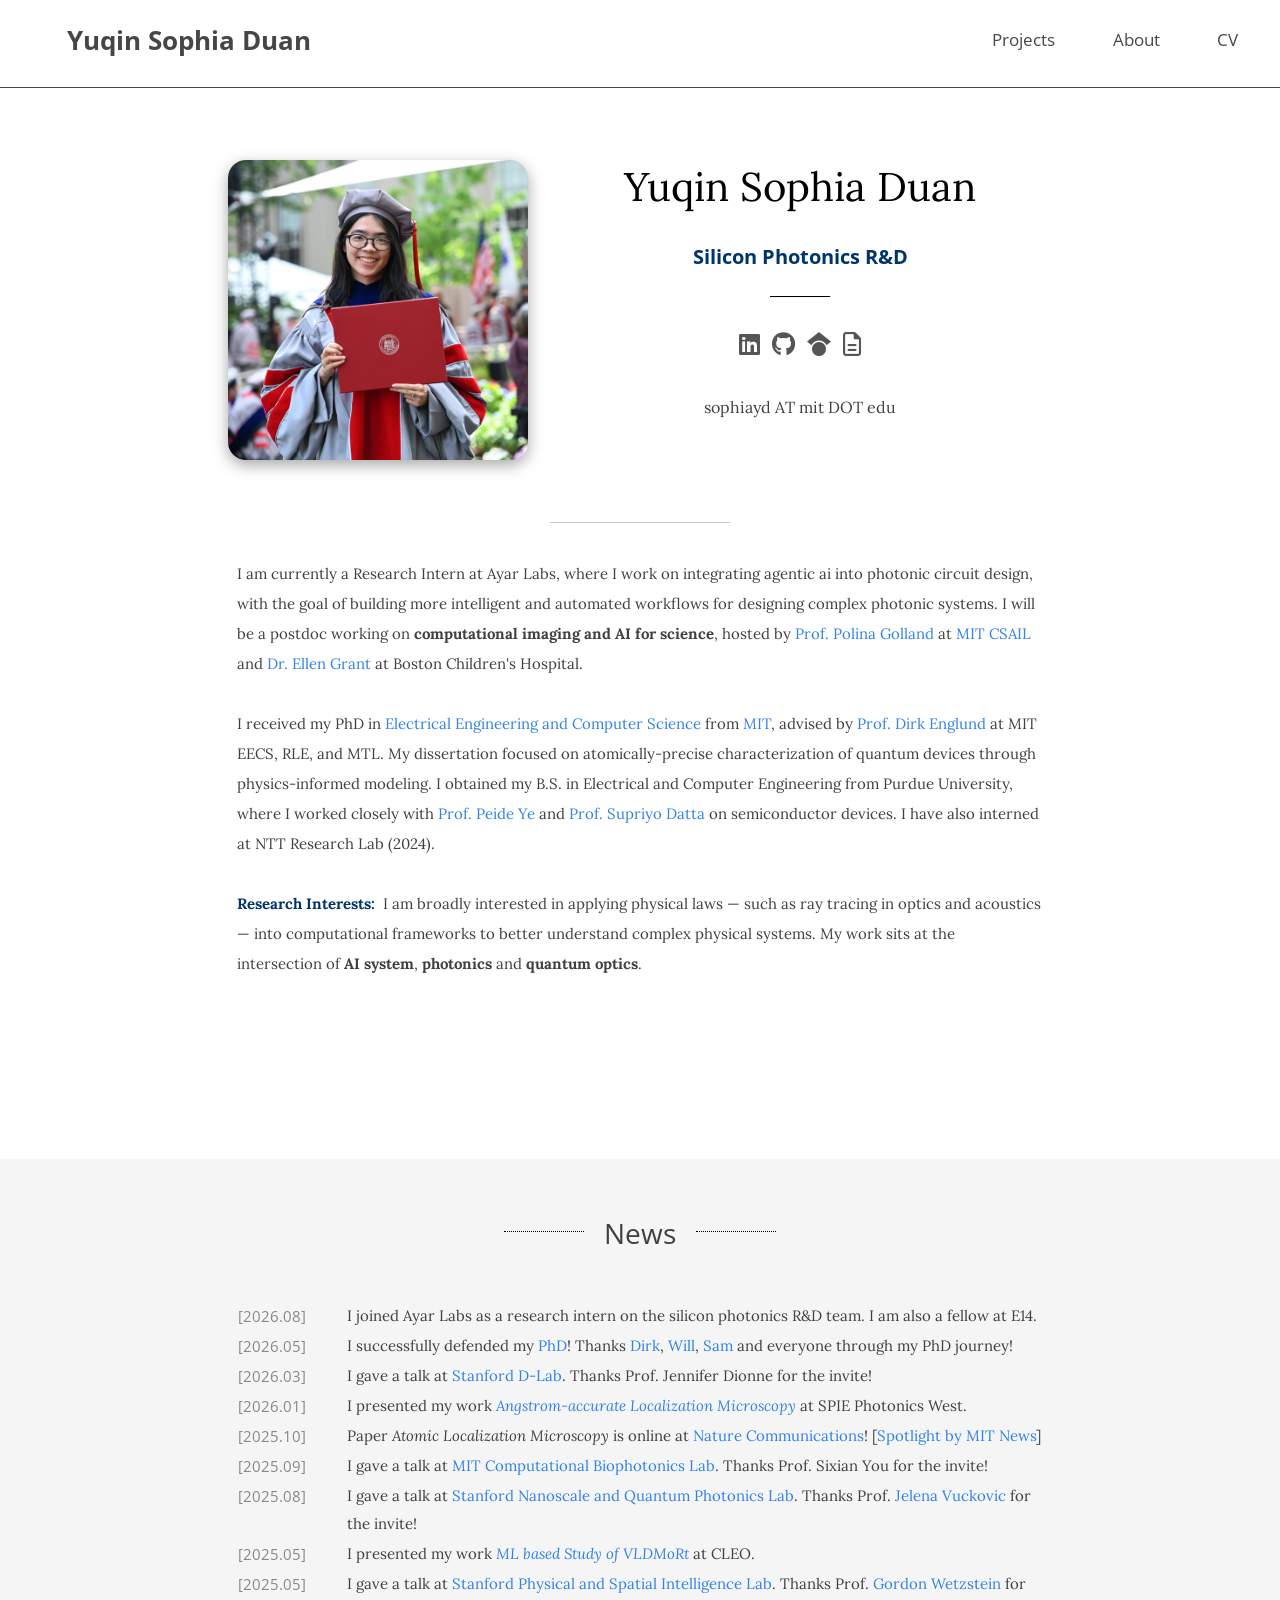
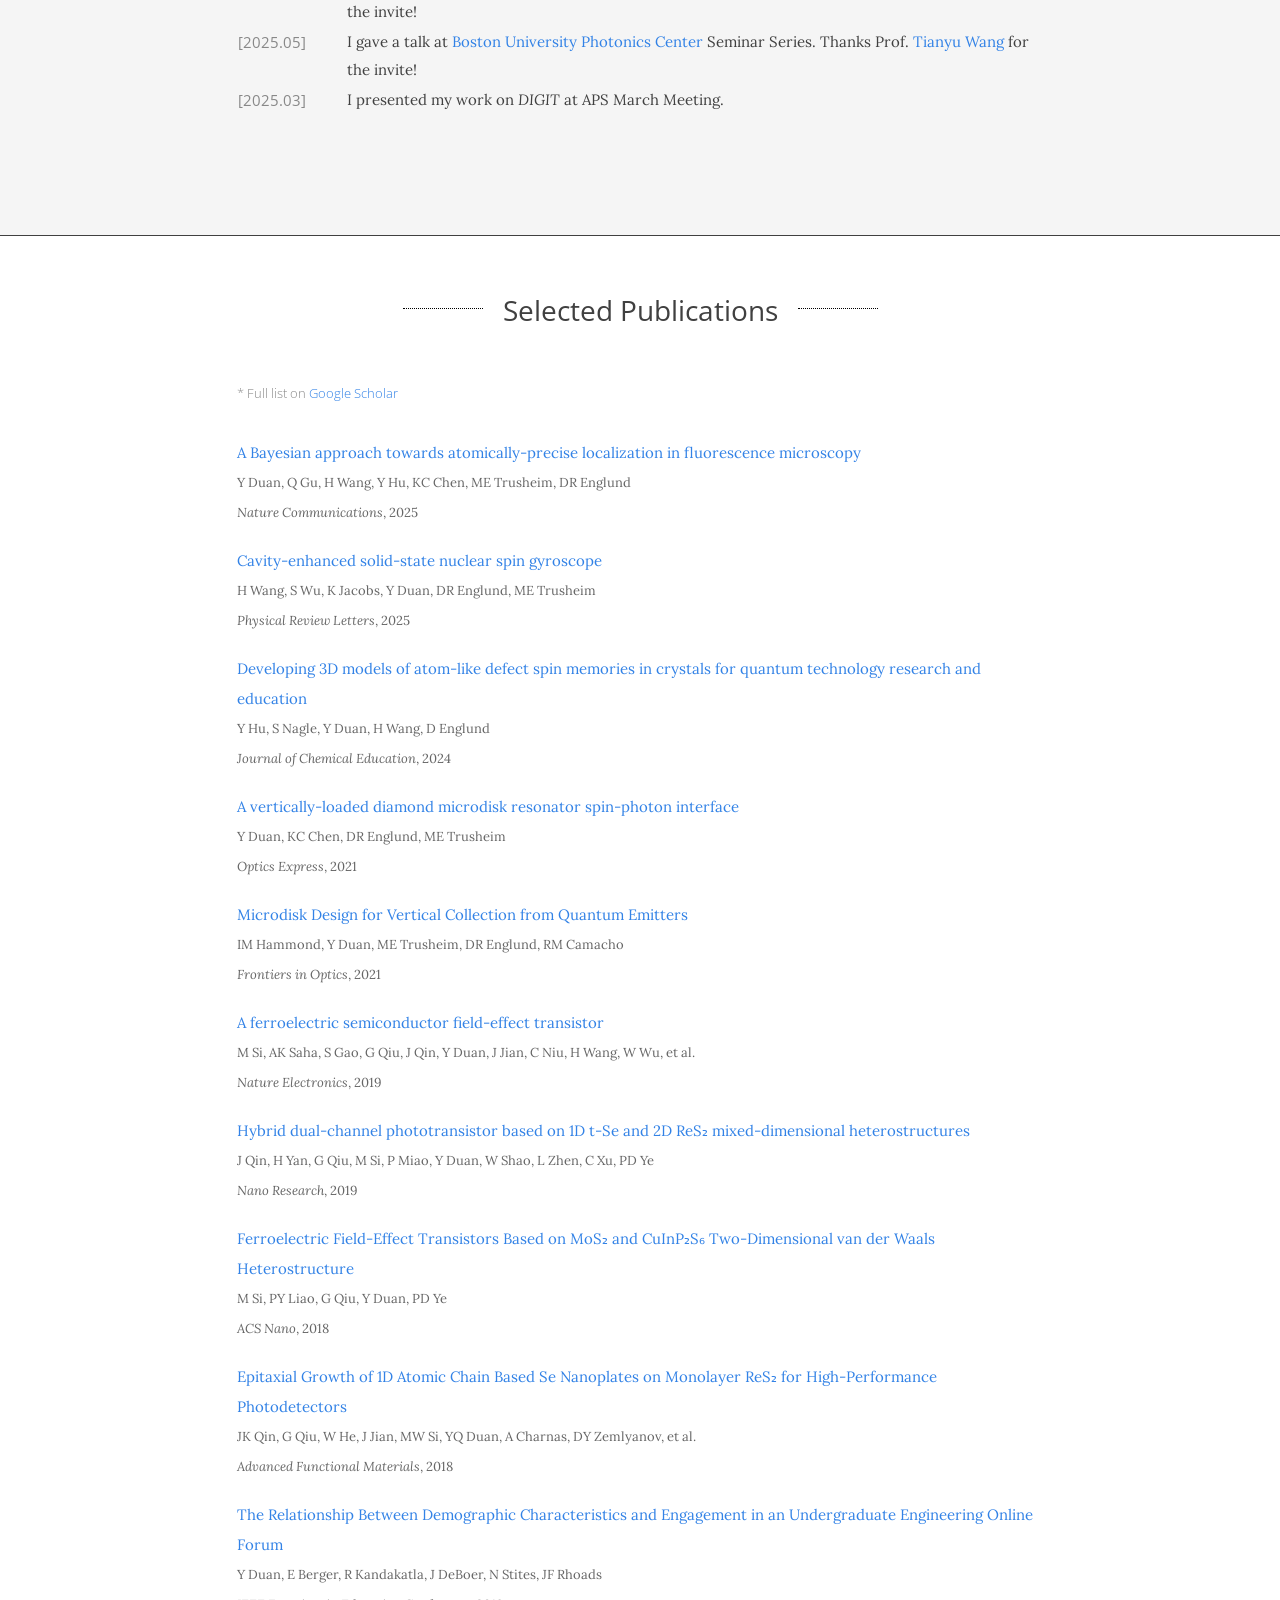
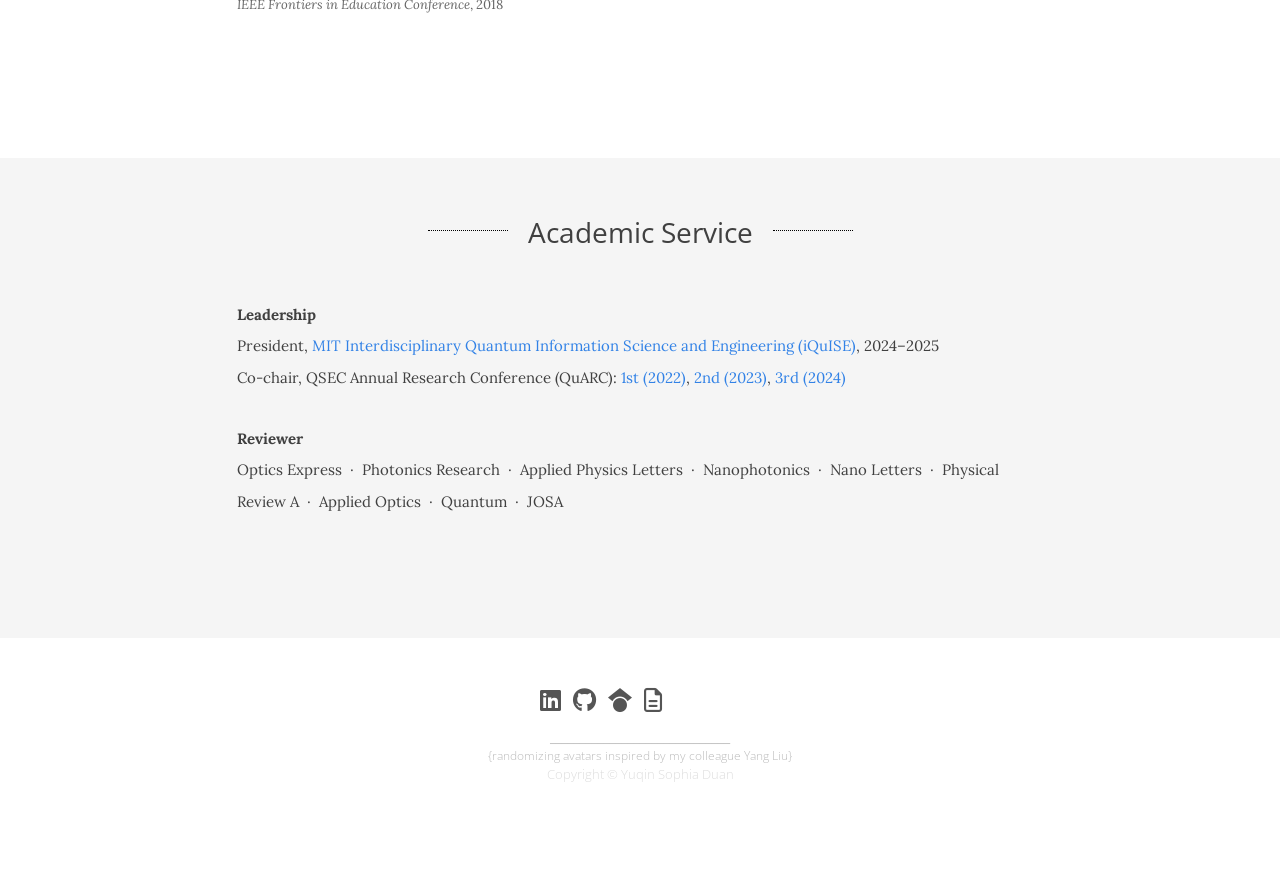
==== commit 92d45521: "Update homepage with Ayar Labs role and research interests" ====
--- a/index.html
+++ b/index.html
@@ -60,7 +60,7 @@
           <div class="header-bio text-center">
             <br>
 
-          <h5 style="color:#00356b"><b>Postdoc at MIT CSAIL</b></h5>
+          <h5 style="color:#00356b"><b>Silicon Photonics R&amp;D</b></h5>
           <h1 class="tags"> __________ </h1>
           <br>
 
@@ -93,11 +93,11 @@
           <div class="header-intro">
             <div class="slide-module"><div class="block-text">
               <br>
-              <p>I will be a postdoc working on <b>computational imaging and AI for science</b>, hosted by <a href="https://people.csail.mit.edu/polina/">Prof. Polina Golland</a> at <a href="https://www.csail.mit.edu/">MIT CSAIL</a> and <a href="https://www.childrenshospital.org/providers/patricia-ellen-grant">Dr. Ellen Grant</a> at Boston Children's Hospital.</p>
+              <p>I am currently a Research Intern at Ayar Labs, where I work on integrating agentic ai into photonic circuit design, with the goal of building more intelligent and automated workflows for designing complex photonic systems. I will be a postdoc working on <b>computational imaging and AI for science</b>, hosted by <a href="https://people.csail.mit.edu/polina/">Prof. Polina Golland</a> at <a href="https://www.csail.mit.edu/">MIT CSAIL</a> and <a href="https://www.childrenshospital.org/providers/patricia-ellen-grant">Dr. Ellen Grant</a> at Boston Children's Hospital.</p>
               <br>
               <p>I received my PhD in <a href="https://www.eecs.mit.edu/">Electrical Engineering and Computer Science</a> from <a href="https://www.mit.edu/">MIT</a>, advised by <a href="https://qp.mit.edu/">Prof. Dirk Englund</a> at MIT EECS, RLE, and MTL. My dissertation focused on atomically-precise characterization of quantum devices through physics-informed modeling. I obtained my B.S. in Electrical and Computer Engineering from Purdue University, where I worked closely with <a href="https://engineering.purdue.edu/~yep/">Prof. Peide Ye</a> and <a href="https://nanohub.org/groups/supriyodatta">Prof. Supriyo Datta</a> on semiconductor devices. I have also interned at NTT Research Lab (2024).</p>
               <br>
-              <p><b><font color=#00356b>Research Interests:</font></b>&nbsp; I am broadly interested in applying physical laws — such as ray tracing in optics and acoustics — into computational frameworks to better understand complex physical systems. My work sits at the intersection of <b>computational methods</b>, <b>medical imaging</b>, and <b>quantum optics</b>.</p>
+              <p><b><font color=#00356b>Research Interests:</font></b>&nbsp; I am broadly interested in applying physical laws — such as ray tracing in optics and acoustics — into computational frameworks to better understand complex physical systems. My work sits at the intersection of <b>AI system</b>, <b>photonics</b> and <b>quantum optics</b>.</p>
               <br>
             </div></div>
           </div>
@@ -109,6 +109,10 @@
         <div class="header-intro"><div class="slide-module"><div class="block-text">
           <br>
           <table style="width:100%; border-collapse:collapse; font-size:15px; line-height:28px;">
+            <tr>
+              <td style="white-space:nowrap; padding-right:40px; color:#888; font-family:'Open Sans',sans-serif; vertical-align:top;">[2026.08]</td>
+              <td>I joined Ayar Labs as a research intern on the silicon photonics R&amp;D team. I am also a fellow at E14.</td>
+            </tr>
             <tr>
               <td style="white-space:nowrap; padding-right:40px; color:#888; font-family:'Open Sans',sans-serif; vertical-align:top;">[2026.05]</td>
               <td>I successfully defended my <a href="images/phd.jpg">PhD</a>! Thanks <a href="https://qp.mit.edu/">Dirk</a>, <a href="https://physics.mit.edu/faculty/william-oliver/">Will</a>, <a href="https://chemistry.mit.edu/profile/sam-peng/">Sam</a> and everyone through my PhD journey!</td>
